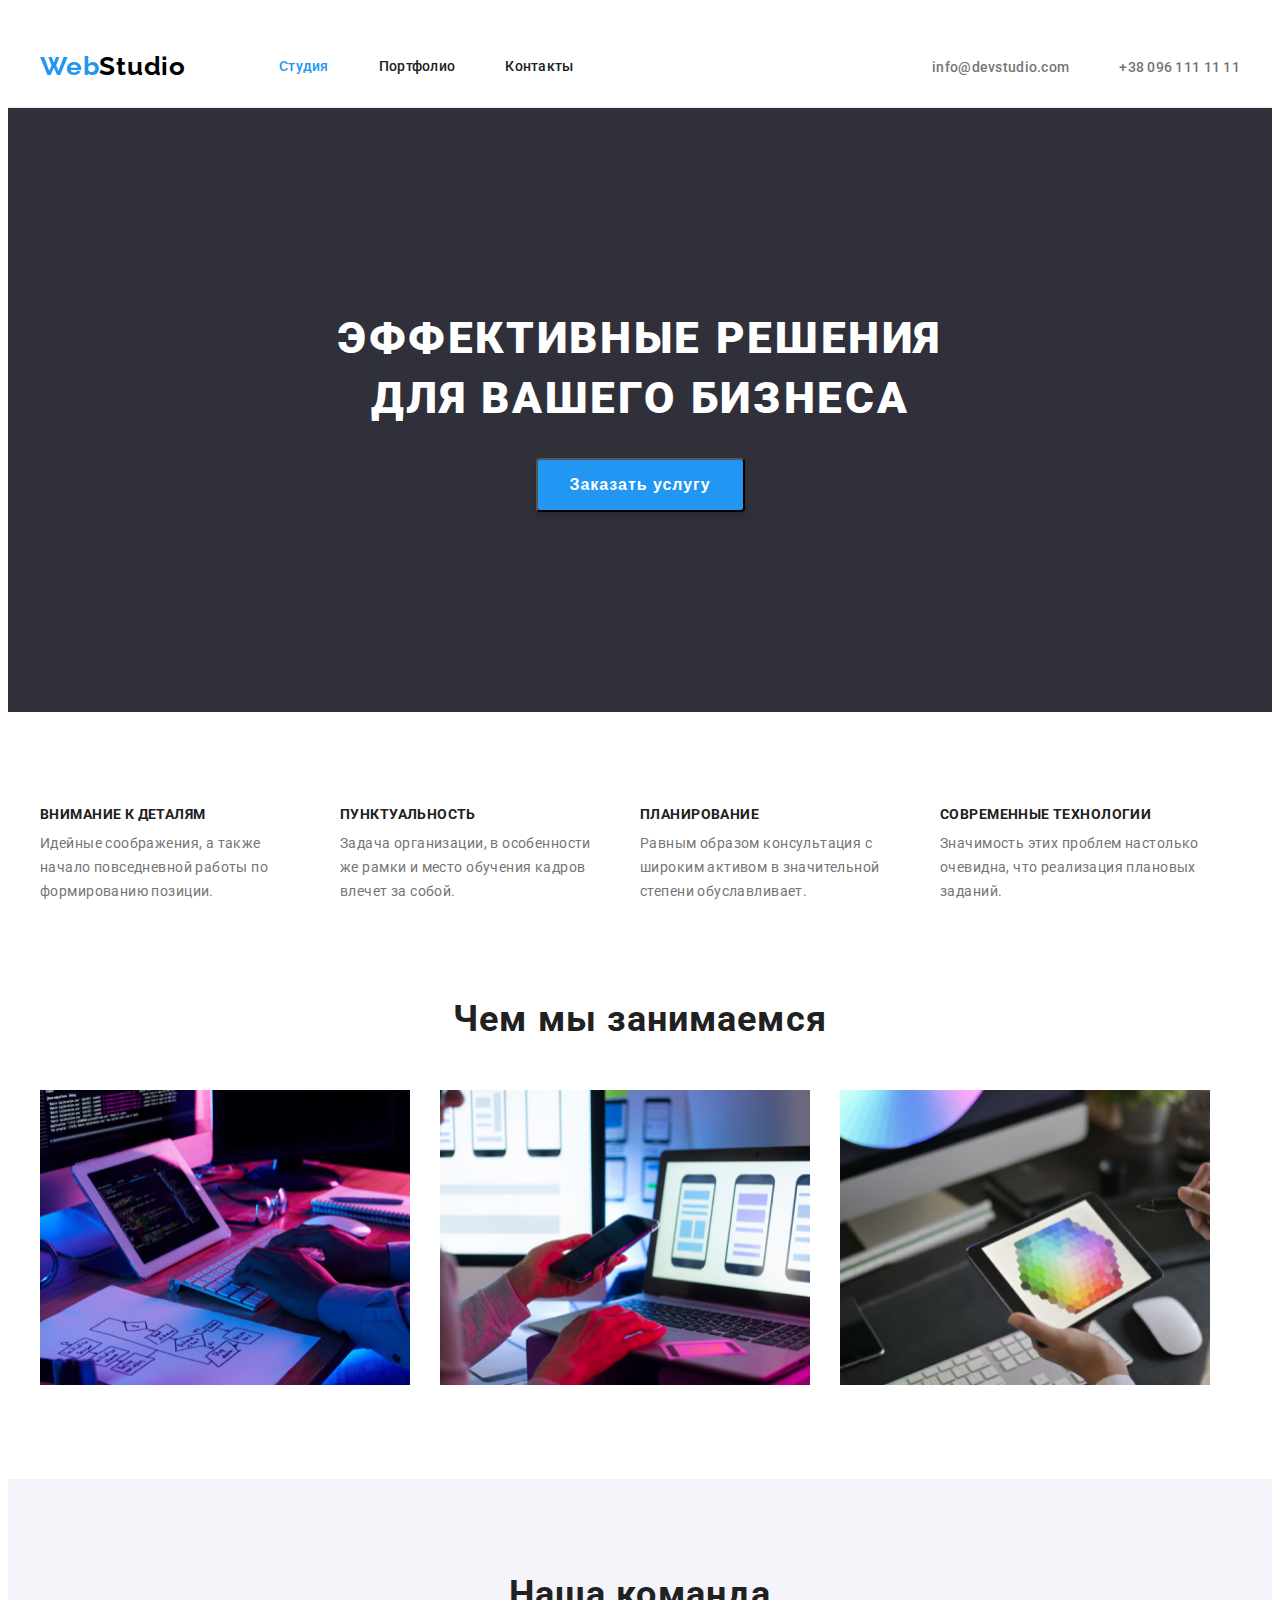
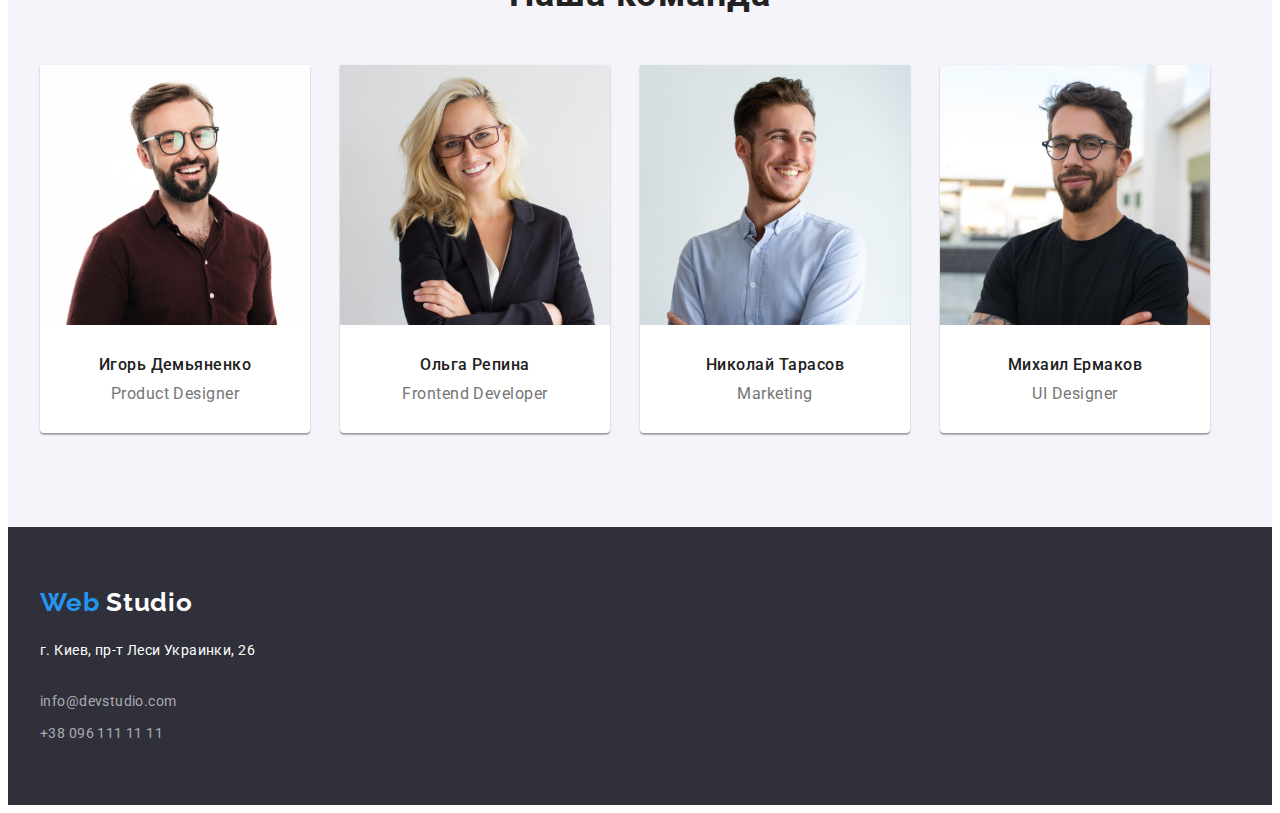
==== index.html @ ff904f19 "Add files via upload" ====
<!DOCTYPE html>
<html lang="ru">
  <head>
    <meta charset="UTF-8" />
    <meta http-equiv="X-UA-Compatible" content="IE=edge" />
    <meta name="viewport" content="width=device-width, initial-scale=1.0" />
    <title>Document</title>
    <link
      rel="stylesheet"
      href="https://cdnjs.cloudflare.com/ajax/libs/modern-normalize/1.1.0/modern-normalize.min.css"
      integrity="sha512-wpPYUAdjBVSE4KJnH1VR1HeZfpl1ub8YT/NKx4PuQ5NmX2tKuGu6U/JRp5y+Y8XG2tV+wKQpNHVUX03MfMFn9Q=="
      crossorigin="anonymous"
      referrerpolicy="no-referrer"
    />
    <link rel="preconnect" href="https://fonts.gstatic.com" />
    <link
      href="https://fonts.googleapis.com/css2?family=Raleway:wght@700&family=Roboto:wght@400;500;700;900&display=swap"
      rel="stylesheet"
    />
    <link rel="stylesheet" href="css/style.css" />
  </head>
​
  <body>
    <!-- HEADER -->
    <header class="header">
      <div class="container header-container">
        <nav class="main-nav">
          <a class="logo-header" href=" / "
            >Web<span class="logo-color">Studio</span></a
          >
          <ul class="site-nav">
            <li class="nav-item">
              <a class="link current" href="./index.html"> Студия</a>
            </li>
            <li class="nav-item">
              <a class="link" href="./portfolio.html "> Портфолио</a>
            </li>
            <li class="nav-item"><a class="link" href=" "> Контакты</a></li>
          </ul>
        </nav>
        <ul class="auth-nav">
          <li class="auth-nav-item">
            <a class="contact-link" href="mailto:info@devstudio.com">
              info@devstudio.com</a
            >
          </li>
          <li class="auth-nav-item">
            <a class="contact-link" href="tel:+380961111111"
              >+38 096 111 11 11</a
            >
          </li>
        </ul>
      </div>
    </header>
    <main>
      <!-- HERO -->
      <section class="hero section">
        <div class="container hero-container">
          <h1 class="hero-title">Эффективные решения для вашего бизнеса</h1>
          <button class="pop-up-button" type="button">Заказать услугу</button>
        </div>
      </section>
      <!-- Описание -->
      <section class="descript">
        <div class="container description-container">
          <h2 class="visually-hidden">description</h2>
          <ul class="description-item">
            <li class="description-list">
              <h3 class="description-title">Внимание к деталям</h3>
              <p class="description">
                Идейные соображения, а также начало повседневной работы по
                формированию позиции.
              </p>
            </li>
            <li class="description-list">
              <h3 class="description-title">Пунктуальность</h3>
              <p class="description">
                Задача организации, в особенности же рамки и место обучения
                кадров влечет за собой.
              </p>
            </li>
            <li class="description-list">
              <h3 class="description-title">Планирование</h3>
              <p class="description">
                Равным образом консультация с широким активом в значительной
                степени обуславливает.
              </p>
            </li>
            <li class="description-list">
              <h3 class="description-title">Современные технологии</h3>
              <p class="description">
                Значимость этих проблем настолько очевидна, что реализация
                плановых заданий.
              </p>
            </li>
          </ul>
        </div>
      </section>
      <!-- чем мы занимаемся -->
      <section class="What-we-do section">
        <div class="container what-we-do-container">
          <h2 class="what-we-do-name">Чем мы занимаемся</h2>
          <ul class="what-item">
            <li class="img-list">
              <img
                src="Images/WhatWeDo/1.jpg"
                alt="человек печатает код"
                width="370"
                height="295"
              />
            </li>
            <li class="img-list">
              <img
                src="Images/WhatWeDo/2.jpg"
                alt="девушка держит телефон"
                width="370"
                height="295"
              />
            </li>
            <li class="img-list">
              <img
                src="Images/WhatWeDo/3.jpg"
                alt="цветовая палитра на планшете"
                width="370"
                height="295"
              />
            </li>
          </ul>
        </div>
      </section>
      <!-- НАША КОМАНДА -->
      <section class="team section">
        <div class="container team-container">
          <h2 class="Team-title">Наша команда</h2>
          <ul class="team-item">
            <li class="team-item-list">
              <img
                src="Images/Team/ИгорьДемьяненко.jpg"
                alt="ИгорьДемьяненко"
                width="270"
                height="260"
              />
              <div class="team-box">
                <h3 class="Name">Игорь Демьяненко</h3>
                <p class="specialty">Product Designer</p>
              </div>
            </li>
            <li class="team-item-list">
              <img
                src="Images/Team/ОльгаРепина.jpg"
                alt="ОльгаРепина"
                width="270"
                height="260"
              />
              <div class="team-box">
                <h3 class="Name">Ольга Репина</h3>
                <p class="specialty">Frontend Developer</p>
              </div>
            </li>
            <li class="team-item-list">
              <img
                src="Images/Team/НиколайТарасов.jpg"
                alt="НиколайТарасов"
                width="270"
                height="260"
              />
              <div class="team-box">
                <h3 class="Name">Николай Тарасов</h3>
                <p class="specialty">Marketing</p>
              </div>
            </li>
            <li class="team-item-list">
              <img
                src="Images/Team/МихаилЕрмаков.jpg"
                alt="МихаилЕрмаков"
                width="270"
                height="260"
              />
              <div class="team-box">
                <h3 class="Name">Михаил Ермаков</h3>
                <p class="specialty">UI Designer</p>
              </div>
            </li>
          </ul>
        </div>
      </section>
    </main>
    <!-- Footer -->
    <footer class="footer">
      <div class="container footer-container">
        <a class="logo-footer" href=" "
          >Web <span class="logo-color-footer">Studio</span></a
        >
        <address>
          <ul class="contact-footer list">
            <li class="footer-item">
              <a
                class="map"
                href="https://goo.gl/maps/65E6jA36ebbG1yaQ8"
                target="_blank"
                rel="noopener noreferrer"
                >г. Киев, пр-т Леси Украинки, 26</a
              >
            </li>
​
            <li class="footer-item">
              <a class="mail-footer" href="mailto:info@devstudio.com">
                info@devstudio.com</a
              >
            </li>
            <li class="footer-item">
              <a class="tel-footer" href="tel:+380961111111"
                >+38 096 111 11 11</a
              >
            </li>
          </ul>
        </address>
      </div>
    </footer>
  </body>
</html>
---- css/style.css ----
.list {
  list-style: none;
}

:root {
  --primary-font: "Roboto", sans-serif;
  --secondary-font: "Raleway", sans-serif;
  --primary-font-color: #757575;
  --secondary-font-color: #212121;
  --logo-accent-color: #2196f3;
  --logo-second-color: #000000;
  --logo-footer-color: #ffffff;
  --link-hover-focus: #2196f3;
  --border-color: #ececec;
  --box-shadov: 0px 1px 3px rgba(0, 0, 0, 0.12), 0px 1px 1px rgba(0, 0, 0, 0.14),
    0px 2px 1px rgba(0, 0, 0, 0.2);
  --btn-shadow: 0px 4px 4px rgba(0, 0, 0, 0.15);
}
h1,
h2,
h3,
h4,
h5,
p {
  margin-top: 0;
  margin-bottom: 0;
}
ul,
ol {
  margin-top: 0;
  margin-bottom: 0;
  padding-left: 0;
}

a {
  text-decoration: none;
}

img {
  display: block;
}
body {
  font-family: var(--primacy-font), "Open-sans", sans-serif;
  color: var(--primary-font-color);
}
.header {
  padding-top: 24px;
  padding-bottom: 25px;
  border-bottom: 1px solid var(--border-color);
}
.header-container {
  display: flex;
  align-items: center;
}
.container {
  width: 1200px;
  margin: 0 auto;
  padding-left: 15px;
  padding-right: 15px;
}
.section {
  padding-top: 94px;
  padding-bottom: 94px;
}
.main-nav {
  display: flex;
  align-items: center;
}
.logo-header {
  font-family: var(--secondary-font);
  font-weight: 700;
  font-size: 26px;
  line-height: 1.2;
  letter-spacing: 0.03em;
  color: var(--logo-second-color);
  text-decoration: none;
  margin-right: 93px;
  margin-left: 0;
  color: #2196f3;
}
.logo-color {
  color: var(--logo-second-color);
}
.site-nav {
  list-style: none;
  display: flex;
  align-items: center;
}

.nav-item:not(:last-child) {
  margin-right: 50px;
  font-style: normal;
  font-weight: 500;
  font-size: 14px;
  line-height: 16px;
  letter-spacing: 0.02em;
  text-decoration: none;
  color: #212121;
}
.nav-item .link:hover,
.nav-item .link:focus {
  color: var(--link-hover-focus);
}
.link {
  text-decoration: none;
  color: var(--secondary-font-color);
  font-weight: 500px;
  line-height: 1.14;
}
.link.current {
  color: #2196f3;
  cursor: pointer;
  text-decoration: none;
}
.nav-item:not(:first-child) {
  font-style: normal;
  font-weight: 500;
  font-size: 14px;
  line-height: 16px;
  letter-spacing: 0.02em;
  color: #757575;
  text-decoration: none;
}

.auth-nav {
  list-style: none;
  display: flex;
  align-items: center;
  margin-left: auto;
}
.auth-nav-item:not(:first-child) {
  margin-left: 50px;
}

.auth-nav-item:hover,
.auth-nav-item:focus {
  color: var(--link-hover-focus);
}
.mail-link-current {
  color: #2196f3;
  text-decoration: none;
  font-size: 14px;
  font-weight: 500;
}
.auth-nav .nav-item + .nav-item {
  margin-left: 50px;
}
/*End-Header*/

/*------*HERO*-------*/

.hero {
  text-align: center;
  background: #2f303a;
  padding-top: 200px;
  padding-bottom: 200px;
}
.hero-container {
}

.hero-title {
  font-family: Roboto;
  font-style: normal;
  font-weight: 900;
  font-size: 44px;
  line-height: 60px;
  /* or 136% */
  text-align: center;
  letter-spacing: 0.06em;
  text-transform: uppercase;
  color: #ffffff;
  width: 696px;
  margin-right: auto;
  margin-left: auto;
  margin-bottom: 30px;
}

.pop-up-button {
  font-style: inherit;
  font-weight: bold;
  font-size: 16px;
  line-height: 30px;
  display: flex;
  align-items: center;
  text-align: center;
  letter-spacing: 0.06em;
  color: #ffffff;
  background: #2196f3;
  box-shadow: 0px 4px 4px rgba(0, 0, 0, 0.15);
  border-radius: 4px;
  cursor: pointer;
  padding: 10px 32px;
  border-color: #020202;
}

.pop-up-button {
  display: inline-block;
}

/*------* END HERO*-------*/

/*-------*description*---------*/
.descript {
  padding-top: 94px;
}
.visually-hidden {
  position: absolute;
  width: 1px;
  height: 1px;
  margin: -1px;
  border: 0;
  padding: 0;

  white-space: nowrap;
  clip: rect(0 0 0 0);
  clip-path: inset(100%);
  overflow: hidden;
}
.description-item {
  display: flex;
  list-style: none;
}
.description-list:not(:last-child) {
  margin-right: 30px;
}
.description-list {
  width: 270px;
}
.description-title {
  font-style: normal;
  font-weight: bold;
  font-size: 14px;
  line-height: 16px;
  letter-spacing: 0.03em;
  text-transform: uppercase;
  color: #212121;
}

.description {
  font-style: normal;
  font-weight: normal;
  font-size: 14px;
  line-height: 24px;
  letter-spacing: 0.03em;
  color: var(--primacy-font-color);
  line-height: 1.7;
  margin-top: 10px;
}

/*-------* End Description*---------*/

/*-------*What We Do*---------*/
.What-we-do {
  padding-bottom: 94px;
}
.what-we-do-container {
}
.what-we-do-name {
  font-style: normal;
  font-weight: bold;
  font-size: 36px;
  line-height: 42px;
  text-align: center;
  letter-spacing: 0.03em;
  font-weight: 700;
  color: var(--secondary-font-color);
  font-size: 36px;
  line-height: 1.17;
  text-align: center;
}
.what-item {
  display: flex;
  list-style: none;
  margin-top: 50px;
}
.img-list:not(:last-child) {
  margin-right: 30px;
}

/*-------*End What We Do*---------*/

/*-------*Team*---------*/

.team {
  background: #f5f4fa;
}

.Team-title {
  font-style: normal;
  font-weight: 700;
  font-size: 36px;
  line-height: 1.17;
  text-align: center;
  letter-spacing: 0.03em;
  color: var(--secondary-font-color);
}
.team-item {
  display: flex;
  list-style: none;
  margin-top: 50px;
}
.team-item-list:not(:last-child) {
  margin-right: 30px;
}
.team-item-list {
  background: #ffffff;
  box-shadow: 0px 1px 3px rgba(0, 0, 0, 0.12), 0px 1px 1px rgba(0, 0, 0, 0.14),
    0px 2px 1px rgba(0, 0, 0, 0.2);
  border-radius: 0px 0px 4px 4px;
}
.team-box {
  text-align: center;
  padding-top: 30px;
  padding-bottom: 30px;
}
.Name {
  font-style: normal;
  font-weight: 500;
  font-size: 16px;
  line-height: 19px;
  /* text-align: center;*/
  letter-spacing: 0.03em;
  color: #212121;
}

.specialty {
  font-size: 16px;
  line-height: 19px;
  /* text-align: center;*/
  letter-spacing: 0.03em;
  color: #757575;
  margin-top: 10px;
}

/*-------*End team*---------*/

/*-------*Footer*---------*/

.footer {
  background: #2f303a;
  padding: 60px 0;
}

.footer-item:not(:last-child) {
  margin-bottom: 8px;
}
.map {
  font-style: normal;
  font-weight: normal;
  font-size: 14px;
  line-height: 24px;
  letter-spacing: 0.03em;
  color: #ffffff;
  text-decoration: none;
  /*color: #FFFFFF;*/
}

.mail-footer,
.tel-footer {
  font-style: normal;
  font-weight: normal;
  font-size: 14px;
  line-height: 24px;
  text-decoration: none;
  letter-spacing: 0.03em;
  color: rgba(255, 255, 255, 0.6);
}

.mail-footer:hover,
.mail-footer:focus {
  color: var (--link-hover-focus);
}

.logo-footer {
  font-family: Raleway;
  font-weight: bold;
  font-size: 26px;
  line-height: 31px;
  text-decoration: none;
  letter-spacing: 0.03em;
  color: #2196f3;
}

.logo-color-footer {
  color: #ffffff;
}

/*-------*End Footer*---------*/

/*portfolio*/

/*HEADER*/

body {
  font-family: var(--primary-font), "Open Sans", sans-serif;
  color: var(--primary-font-color);
  font-weight: 400;
  font-size: 16px;
}
.header {
}
.main-nav {
  font-size: 14px;
}
.header-logo {
  font-family: var(--secondar-font);
  font-weight: 700;
  font-size: 26px;
  line-height: 1.2;
  letter-spacing: 0.03em;
  color: var(--logo-second-color);
  text-decoration: none;
}

.site-nav {
  list-style: none;
}

.menu-link {
  font-style: normal;
  font-weight: 500;
  font-size: 14px;
  line-height: 16px;
  letter-spacing: 0.02em;
  text-decoration: none;
  color: #212121;
}

.menu-link:hover,
.menu-link:focus {
  color: #2196f3;
}

.menu-link.current {
  color: #2196f3;
  cursor: pointer;
  text-decoration: none;
}

.contact-link {
  font-style: normal;
  font-weight: 500;
  font-size: 14px;
  line-height: 16px;
  letter-spacing: 0.02em;
  color: #757575;
  text-decoration: none;
}

.tel-link:hover,
.tel-link:focus {
  color: #2196f3;
}

.contacts-mail:hover,
.contacts-mail:focus {
  color: #2196f3;
}

.contacts-tel:hover,
.contacts-tel:focus {
  color: #2196f3;
}
body {
  
}
/*End-Header*/

/*FILTER*/
.section-hero {
  padding-top: 94px;
  padding-bottom: 94px;
}
.filtr-menu-list {
  list-style: none;
  display: flex;
  justify-content: center;
  margin-bottom: 50px;
}

.filtr-item:not(:last-child) {
  margin-right: 8px;
}

.btn {
  font-family: var(--primary-font);
  font-weight: 500;
  font-size: 16px;
  line-height: 1.63;
  display: flex;
  align-items: center;
  text-align: center;
  letter-spacing: 0.06em;
  background-color: #f5f4fa;
  color: #212121;
  background: #2196f3;
  box-shadow: 0px 4px 4px rgba(0, 0, 0, 0.15);
  border-radius: 4px;
  cursor: pointer;
  padding: 6px 22px;
  border-color: #2196f3;
}

.pop-up-btn {
  font-family: inherit;
  font-size: 16px;
  background-color: #f5f4fa;
  color: #212121;
  font-weight: 500;
  line-height: 1.63;
  cursor: pointer;
  padding: 6px 22px;
  border-radius: 4px;
  border-color: transparent;
}

.pop-up-btn:hover,
.pop-up-btn:focus {
  color: #ffffff;
  background-color: #2196f3;
}

/*END FILTER*/

/*PORTFOLIO*/

.portfolio-item {
  margin-top: 30px;
  margin-left: 30px;
  /* margin: 15px ; */
  flex-basis: calc(100% / 3 - 30px);
}
.portfolio-project {
  /* margin: -15px; */
  display: flex;
  flex-wrap: wrap;
  list-style: none;
  margin-left: -30px;
  margin-top: -30px;
}

.project-box {
  padding: 20px 24px;
  border: 1px solid #eeeeee;
  border-top: none;
}
.project-name {
  font-style: normal;
  font-weight: bold;
  font-size: 18px;
  line-height: 36px;
  letter-spacing: 0.06em;
  color: #212121;
}

.project-item {
  color: var(--primary-font-color);
  margin-top: 4px;
}

/*END PORTFOLIO*/

/*FOOTER*/

.logo-footer {
  font-family: Raleway;
  font-weight: bold;
  font-size: 26px;
  line-height: 31px;
  text-decoration: none;
  letter-spacing: 0.03em;
  color: #2196f3;
  display: block;
  margin-bottom: 20px;
}

.logo-color-footer {
  color: #ffffff;
}

.mail-footer,
.tel-footer {
  font-style: normal;
  font-weight: normal;
  font-size: 14px;
  line-height: 24px;
  text-decoration: none;
  letter-spacing: 0.03em;
  color: rgba(255, 255, 255, 0.6);
}

/*END FOOTER*/
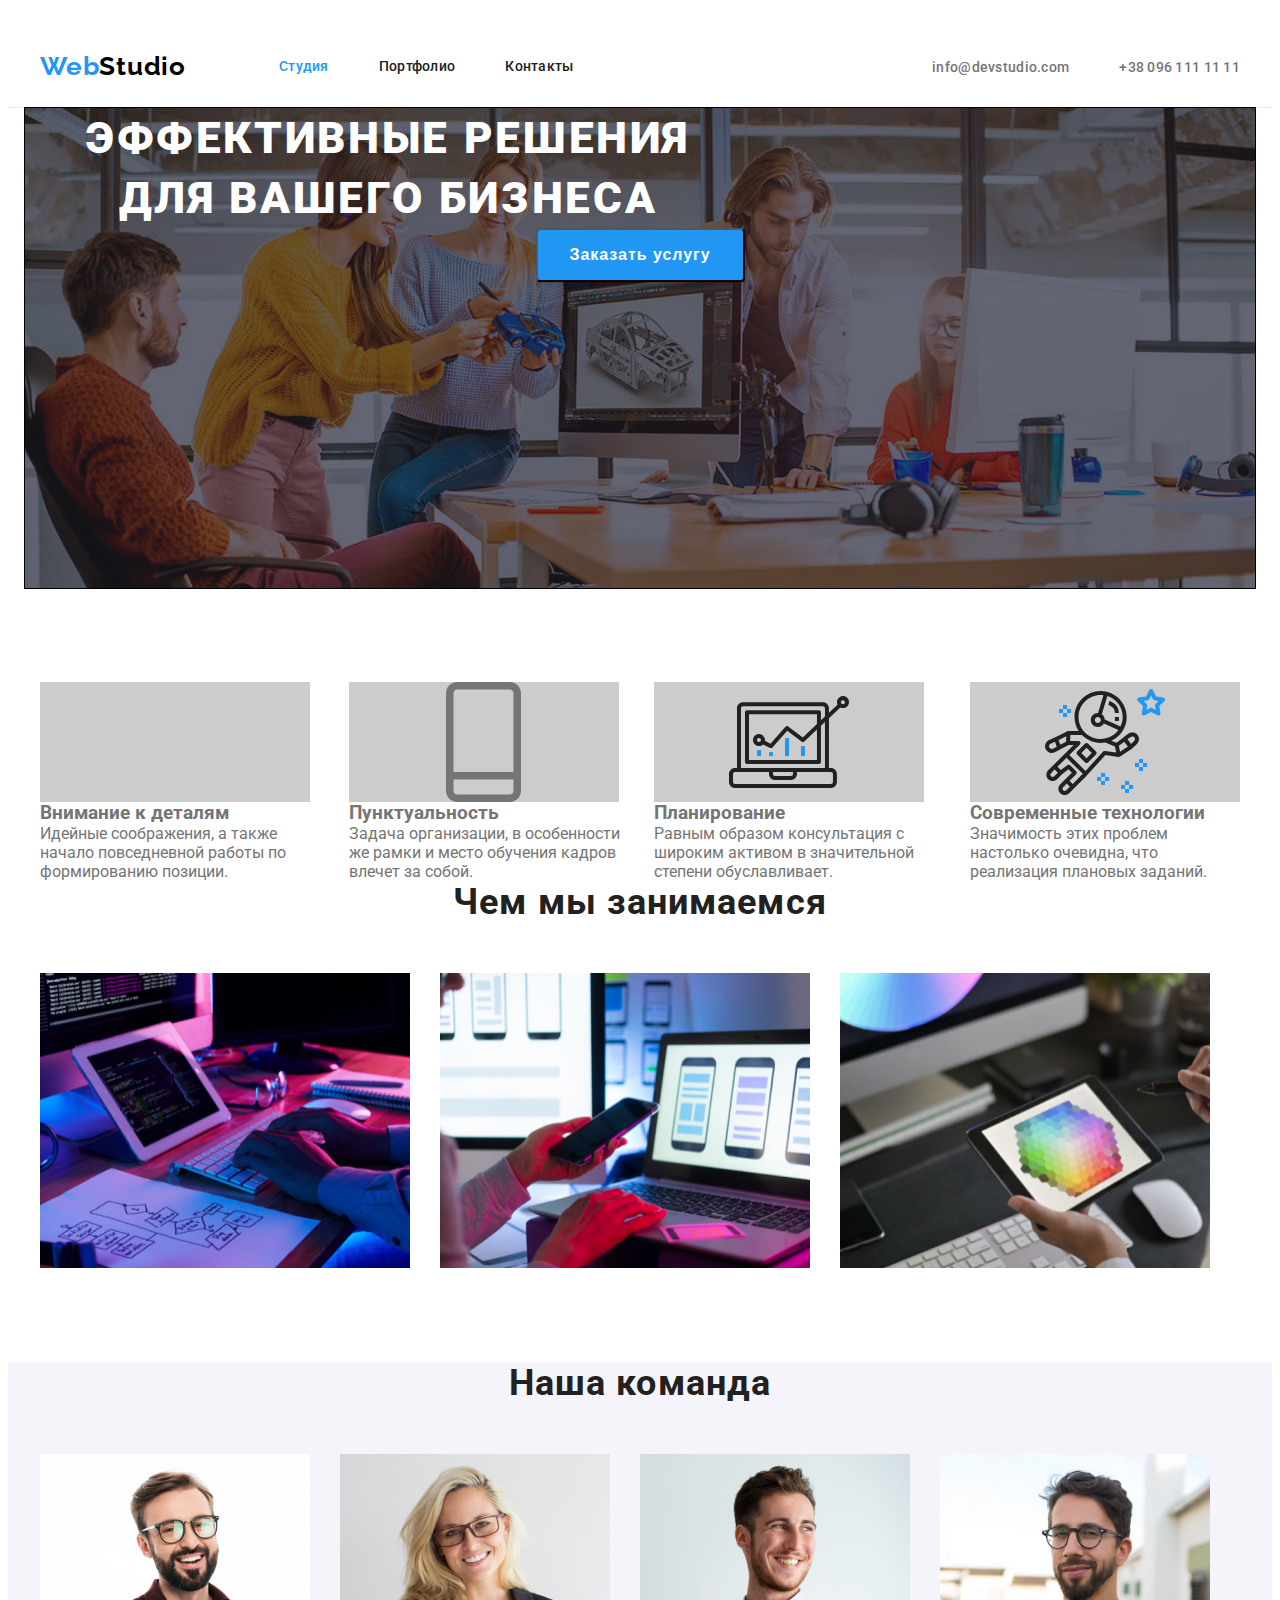
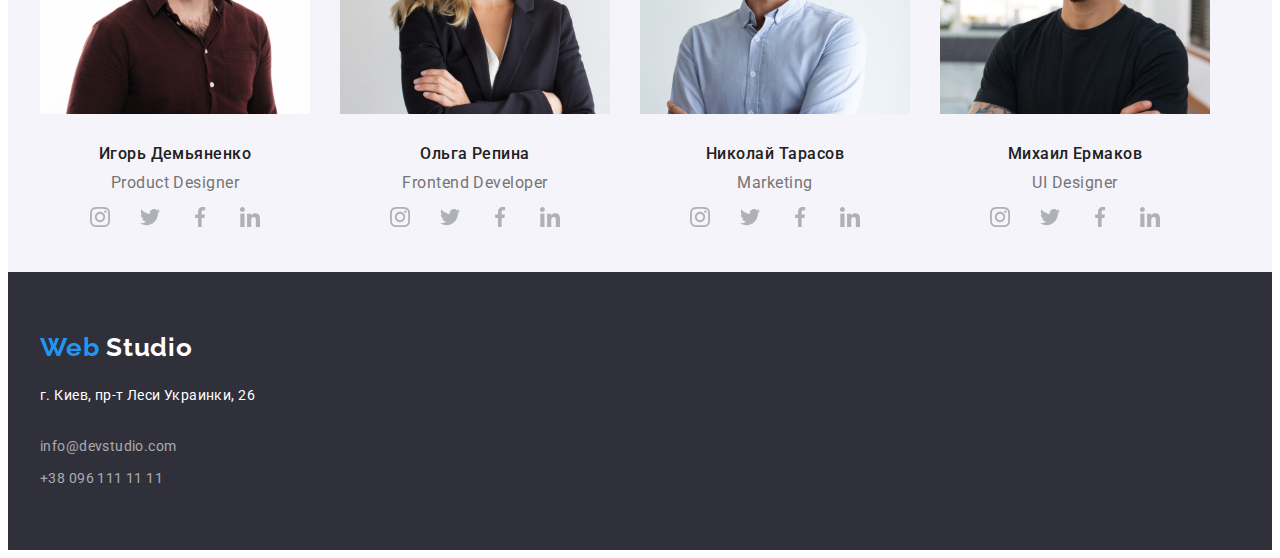
==== commit c21f869e: "Add files via upload" ====
--- a/index.html
+++ b/index.html
@@ -55,7 +55,7 @@
     <main>
       <!-- HERO -->
       <section class="hero section">
-        <div class="container hero-container">
+        <div class="container hero-overlay">
           <h1 class="hero-title">Эффективные решения для вашего бизнеса</h1>
           <button class="pop-up-button" type="button">Заказать услугу</button>
         </div>
@@ -64,29 +64,29 @@
       <section class="descript">
         <div class="container description-container">
           <h2 class="visually-hidden">description</h2>
-          <ul class="description-item">
-            <li class="description-list">
+          <ul class="description-list">
+            <li class="description-item icon-antenna">
               <h3 class="description-title">Внимание к деталям</h3>
               <p class="description">
                 Идейные соображения, а также начало повседневной работы по
                 формированию позиции.
               </p>
             </li>
-            <li class="description-list">
+            <li class="description-item icon-clock">
               <h3 class="description-title">Пунктуальность</h3>
               <p class="description">
                 Задача организации, в особенности же рамки и место обучения
                 кадров влечет за собой.
               </p>
             </li>
-            <li class="description-list">
+            <li class="description-item icon-diagram">
               <h3 class="description-title">Планирование</h3>
               <p class="description">
                 Равным образом консультация с широким активом в значительной
                 степени обуславливает.
               </p>
             </li>
-            <li class="description-list">
+            <li class="description-item icon-astronaut">
               <h3 class="description-title">Современные технологии</h3>
               <p class="description">
                 Значимость этих проблем настолько очевидна, что реализация
@@ -132,20 +132,62 @@
       <section class="team section">
         <div class="container team-container">
           <h2 class="Team-title">Наша команда</h2>
-          <ul class="team-item">
-            <li class="team-item-list">
+          <ul class="team-list">
+            <li class="team-item">
               <img
                 src="Images/Team/ИгорьДемьяненко.jpg"
                 alt="ИгорьДемьяненко"
                 width="270"
                 height="260"
-              />
-              <div class="team-box">
+                />
+                <div class="team-box">
                 <h3 class="Name">Игорь Демьяненко</h3>
                 <p class="specialty">Product Designer</p>
+                <ul class="team-list-icon" >
+                  <li class="team-list-icon-item_hover">
+                <a class="team-list-icon-item-link-instagram" href="#">
+                  <svg class="icon-instagram" width="20px" 
+                   height="20px">
+                     <use
+                        href="./images/icons/sprite.svg#icon-instagram">
+                      </use>
+                 </svg>
+                </a>
+              </li>
+              <li class="team-list-icon-item">
+                <a class="team-list-icon-item-link-twitter" href="#">
+                  <svg class="icon-twitter width="20px" 
+                  height="20px"">
+                     <use
+                        href="./images/icons/sprite.svg#icon-twitter">
+                      </use>
+                 </svg>
+                </a>
+              </li>
+              <li class="team-list-icon-item">
+                <a class="team-list-icon-item-link-facebook" href="#">
+                  <svg class="icon-facebook" width="20px" 
+                   height="20px">
+                     <use
+                        href="./images/icons/sprite.svg#icon-facebook">
+                      </use>
+                 </svg>
+                </a>
+              </li>
+              <li class="team-list-icon-item">
+                <a class="team-list-icon-item-link-linkedin" href="#">
+                  <svg class="icon-linkedin" width="20px" 
+                  height="20px">
+                     <use
+                        href="./images/icons/sprite.svg#icon-linkedin">
+                      </use>
+                 </svg>
+                </a>
+              </li>
+              </ul>
               </div>
             </li>
-            <li class="team-item-list">
+            <li class="team-item">
               <img
                 src="Images/Team/ОльгаРепина.jpg"
                 alt="ОльгаРепина"
@@ -155,9 +197,51 @@
               <div class="team-box">
                 <h3 class="Name">Ольга Репина</h3>
                 <p class="specialty">Frontend Developer</p>
+                <ul class="team-list-icon" >
+                  <li class="team-list-icon-item">
+                <a class="team-list-icon-item-link-instagram" href="#">
+                  <svg class="icon-instagram" width="20px" 
+                   height="20px">
+                     <use
+                        href="./images/icons/sprite.svg#icon-instagram">
+                      </use>
+                 </svg>
+                </a>
+              </li>
+              <li class="team-list-icon-item">
+                <a class="team-list-icon-item-link-twitter" href="#">
+                  <svg class="icon-twitter width="20px" 
+                  height="20px"">
+                     <use
+                        href="./images/icons/sprite.svg#icon-twitter">
+                      </use>
+                 </svg>
+                </a>
+              </li>
+              <li class="team-list-icon-item">
+                <a class="team-list-icon-item-link-facebook" href="#">
+                  <svg class="icon-facebook" width="20px" 
+                   height="20px">
+                     <use
+                        href="./images/icons/sprite.svg#icon-facebook">
+                      </use>
+                 </svg>
+                </a>
+              </li>
+              <li class="team-list-icon-item">
+                <a class="team-list-icon-item-link-linkedin" href="#">
+                  <svg class="icon-linkedin" width="20px" 
+                  height="20px">
+                     <use
+                        href="./images/icons/sprite.svg#icon-linkedin">
+                      </use>
+                 </svg>
+                </a>
+              </li>
+              </ul>
               </div>
             </li>
-            <li class="team-item-list">
+            <li class="team-item">
               <img
                 src="Images/Team/НиколайТарасов.jpg"
                 alt="НиколайТарасов"
@@ -167,9 +251,51 @@
               <div class="team-box">
                 <h3 class="Name">Николай Тарасов</h3>
                 <p class="specialty">Marketing</p>
+                <ul class="team-list-icon" >
+                  <li class="team-list-icon-item">
+                <a class="team-list-icon-item-link-instagram" href="#">
+                  <svg class="icon-instagram" width="20px" 
+                   height="20px">
+                     <use
+                        href="./images/icons/sprite.svg#icon-instagram">
+                      </use>
+                 </svg>
+                </a>
+              </li>
+              <li class="team-list-icon-item">
+                <a class="team-list-icon-item-link-twitter" href="#">
+                  <svg class="icon-twitter width="20px" 
+                  height="20px"">
+                     <use
+                        href="./images/icons/sprite.svg#icon-twitter">
+                      </use>
+                 </svg>
+                </a>
+              </li>
+              <li class="team-list-icon-item">
+                <a class="team-list-icon-item-link-facebook" href="#">
+                  <svg class="icon-facebook" width="20px" 
+                   height="20px">
+                     <use
+                        href="./images/icons/sprite.svg#icon-facebook">
+                      </use>
+                 </svg>
+                </a>
+              </li>
+              <li class="team-list-icon-item">
+                <a class="team-list-icon-item-link-linkedin" href="#">
+                  <svg class="icon-linkedin" width="20px" 
+                  height="20px">
+                     <use
+                        href="./images/icons/sprite.svg#icon-linkedin">
+                      </use>
+                 </svg>
+                </a>
+              </li>
+              </ul>
               </div>
             </li>
-            <li class="team-item-list">
+            <li class="team-item">
               <img
                 src="Images/Team/МихаилЕрмаков.jpg"
                 alt="МихаилЕрмаков"
@@ -179,12 +305,55 @@
               <div class="team-box">
                 <h3 class="Name">Михаил Ермаков</h3>
                 <p class="specialty">UI Designer</p>
+                <ul class="team-list-icon" >
+                  <li class="team-list-icon-item">
+                <a class="team-list-icon-item-link-instagram" href="#">
+                  <svg class="icon-instagram" width="20px" 
+                   height="20px">
+                     <use
+                        href="./images/icons/sprite.svg#icon-instagram">
+                      </use>
+                 </svg>
+                </a>
+              </li>
+              <li class="team-list-icon-item">
+                <a class="team-list-icon-item-link-twitter" href="#">
+                  <svg class="icon-twitter width="20px" 
+                  height="20px"">
+                     <use
+                        href="./images/icons/sprite.svg#icon-twitter">
+                      </use>
+                 </svg>
+                </a>
+              </li>
+              <li class="team-list-icon-item">
+                <a class="team-list-icon-item-link-facebook" href="#">
+                  <svg class="icon-facebook" width="20px" 
+                   height="20px">
+                     <use
+                        href="./images/icons/sprite.svg#icon-facebook">
+                      </use>
+                 </svg>
+                </a>
+              </li>
+              <li class="team-list-icon-item">
+                <a class="team-list-icon-item-link-linkedin" href="#">
+                  <svg class="icon-linkedin" width="20px" 
+                  height="20px">
+                     <use
+                        href="./images/icons/sprite.svg#icon-linkedin">
+                      </use>
+                 </svg>
+                </a>
+              </li>
+              </ul>
               </div>
             </li>
           </ul>
         </div>
       </section>
     </main>
+          
     <!-- Footer -->
     <footer class="footer">
       <div class="container footer-container">
--- a/css/style.css
+++ b/css/style.css
@@ -59,8 +59,8 @@
   padding-right: 15px;
 }
 .section {
-  padding-top: 94px;
-  padding-bottom: 94px;
+  /* padding-top: 94px;
+  padding-bottom: 94px; */
 }
 .main-nav {
   display: flex;
@@ -151,11 +151,22 @@
 
 .hero {
   text-align: center;
-  background: #2f303a;
-  padding-top: 200px;
-  padding-bottom: 200px;
-}
-.hero-container {
+  /* background: #2f303a; */
+  /* padding-top: 200px;
+  padding-bottom: 200px; */
+}
+.hero-overlay {
+   max-width: 1600px;
+  height: 480px;
+  margin-left: auto;
+  margin-right: auto; 
+  background-image: linear-gradient(rgba(47, 48, 58, 0.4),rgba(47, 48, 58, 0.4)),
+  url("../Images/overlay/overlayfone.jpg");
+  outline: 1px solid black;
+  background-size: contain;
+  background-repeat: no-repeat;
+  background-position: center;
+  background-size: cover ;
 }
 
 .hero-title {
@@ -165,14 +176,17 @@
   font-size: 44px;
   line-height: 60px;
   /* or 136% */
-  text-align: center;
+  /* text-align: center; */
   letter-spacing: 0.06em;
   text-transform: uppercase;
   color: #ffffff;
-  width: 696px;
-  margin-right: auto;
-  margin-left: auto;
-  margin-bottom: 30px;
+   width: 696px;
+  /* height: 120px;
+  left: 452px;
+  top: 280px; 
+   */
+  
+   
 }
 
 .pop-up-button {
@@ -216,17 +230,43 @@
   clip-path: inset(100%);
   overflow: hidden;
 }
-.description-item {
-  display: flex;
-  list-style: none;
-}
-.description-list:not(:last-child) {
+.description-list{
+  display: flex;
+  list-style: none;
+  padding: 0;
+}
+.description-item:not(:last-child) {
   margin-right: 30px;
 }
-.description-list {
+.description-item::before {
+  display: block;
+  content: "";
+  height: 120px;
+  background-size: contain;
+  background-repeat: no-repeat;
+  background-position: center;
+  background-color: #ccc;
   width: 270px;
 }
-.description-title {
+.icon-antenna::before{
+  background-image: url("../Images/svg/antenna\ 1.svg");
+}
+.icon-clock::before{
+background-image: url("../Images/svg/Vector.svg");
+}
+.icon-diagram::before{
+background-image: url("../Images/svg/diagram\ 1.svg");
+}
+.icon-astronaut::before{
+background-image: url("../Images/svg/astronaut\ 1.svg");
+}
+.description-item > .description-title{
+  margin-top: 0;
+}
+.description-item > .description{
+  margin-top: 0;
+}
+/* .description-title {
   font-style: normal;
   font-weight: bold;
   font-size: 14px;
@@ -234,9 +274,9 @@
   letter-spacing: 0.03em;
   text-transform: uppercase;
   color: #212121;
-}
-
-.description {
+} */
+
+/* .description {
   font-style: normal;
   font-weight: normal;
   font-size: 14px;
@@ -245,7 +285,7 @@
   color: var(--primacy-font-color);
   line-height: 1.7;
   margin-top: 10px;
-}
+} */
 
 /*-------* End Description*---------*/
 
@@ -294,20 +334,31 @@
   letter-spacing: 0.03em;
   color: var(--secondary-font-color);
 }
-.team-item {
+.team-list {
   display: flex;
   list-style: none;
   margin-top: 50px;
 }
-.team-item-list:not(:last-child) {
+.description-item::before {
+  display: block;
+  content: "";
+  height: 120px;
+  background-size: contain;
+  background-repeat: no-repeat;
+  background-position: center;
+  background-color: #ccc;
+  width: 270px;
+}
+.team-item:not(:last-child) {
   margin-right: 30px;
 }
-.team-item-list {
+.team-item::after {
   background: #ffffff;
   box-shadow: 0px 1px 3px rgba(0, 0, 0, 0.12), 0px 1px 1px rgba(0, 0, 0, 0.14),
     0px 2px 1px rgba(0, 0, 0, 0.2);
   border-radius: 0px 0px 4px 4px;
 }
+
 .team-box {
   text-align: center;
   padding-top: 30px;
@@ -330,6 +381,71 @@
   letter-spacing: 0.03em;
   color: #757575;
   margin-top: 10px;
+}
+.team-list-icon{
+  height: 50px;
+  width: 50px;
+  justify-content: center;
+  list-style: none;
+  display: inline-flex;
+  align-items: center;
+  content: "";
+  background-size: contain;
+  background-position: center;
+  background-repeat: no-repeat;
+  
+}
+.team-list-icon-item_hover:hover{
+  background-color: #2196F3;;
+
+}
+.team-list-icon-item-link-instagram{
+background-image: url("../Images/svg/instagram\ 2.svg");
+height: 50px;
+  width: 50px;
+  display: inline-block;
+display:block;
+  content: "";
+  background-size: 20px;
+  background-position: center;
+  background-repeat: no-repeat;
+}
+.team-list-icon-item-link-twitter{
+background-image: url("../Images/svg/twitter\ 1.svg");
+height: 50px;
+  width: 50px;
+  display: inline-block;
+display:block;
+  content: "";
+  background-size: 20px;
+  background-position: center;
+  background-repeat: no-repeat;
+
+}
+.team-list-icon-item-link-facebook{
+background-image: url("../Images/svg/facebook\ 1.svg");
+height: 50px;
+  width: 50px;
+  display: inline-block;
+display:block;
+
+  content: "";
+  background-size: 20px;
+  background-position: center;
+  background-repeat: no-repeat;
+}
+.team-list-icon-item-link-linkedin{
+background-image: url("../Images/svg/linkedin\ 1.svg");
+height: 50px;
+  width: 50px;
+  display: inline-block;
+  
+display:block;
+  content: "";
+  background-size: 20px;
+  background-position: center;
+  background-repeat: no-repeat;
+
 }
 
 /*-------*End team*---------*/
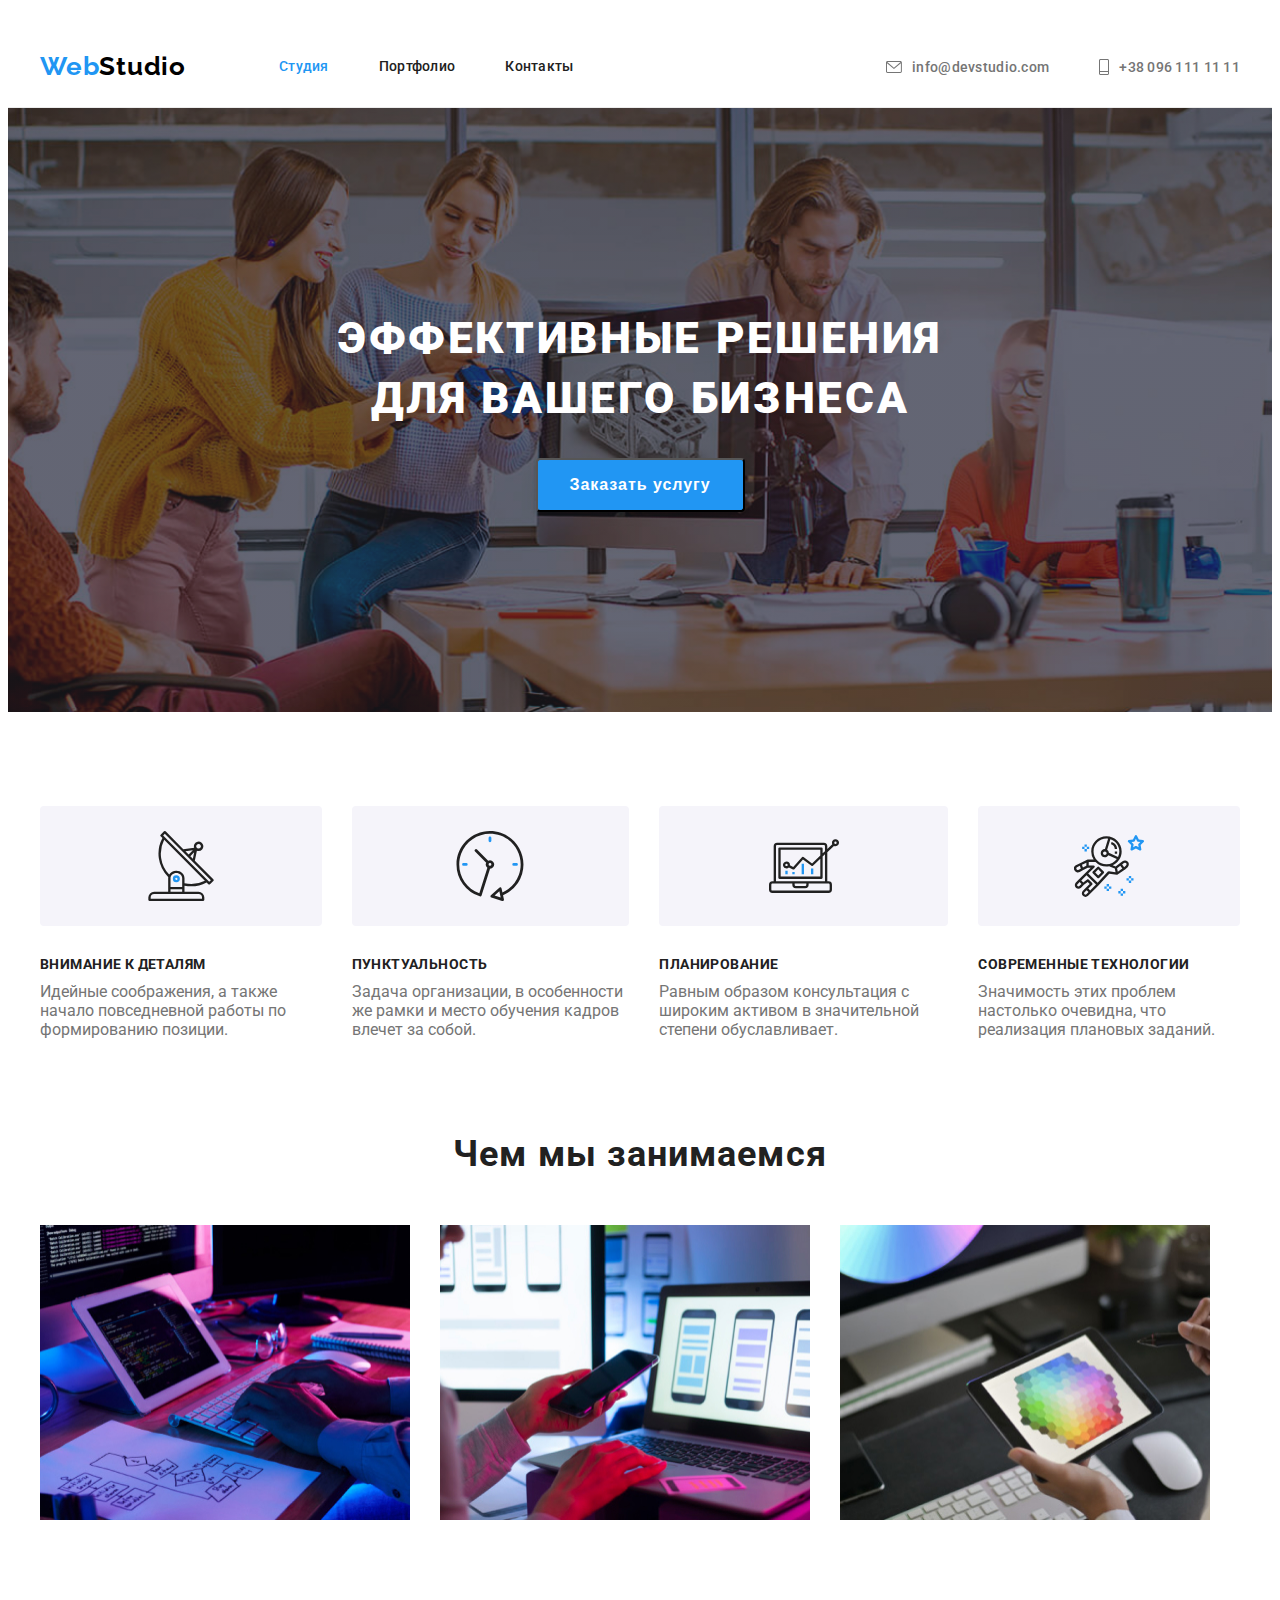
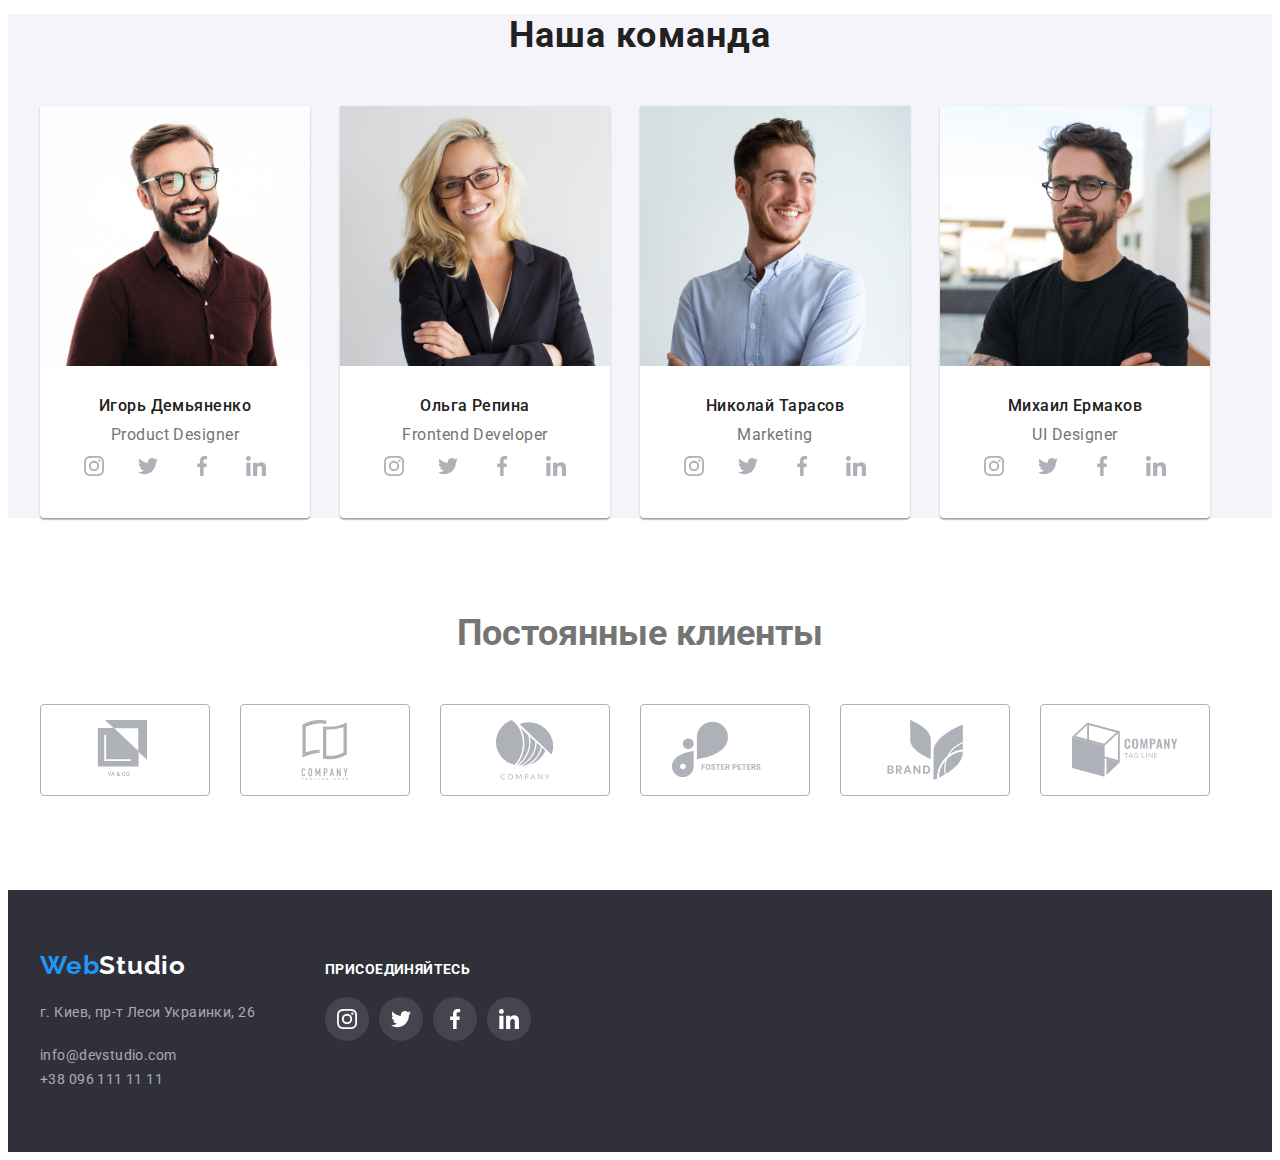
==== commit 9abc6992: "Add files via upload" ====
--- a/index.html
+++ b/index.html
@@ -41,12 +41,19 @@
         <ul class="auth-nav">
           <li class="auth-nav-item">
             <a class="contact-link" href="mailto:info@devstudio.com">
+              <svg class="auth-nav-icon" width="16"height="12">
+                <use href="./Images/icons/sprite.svg#icon-envelope"></use>
+              </svg>
               info@devstudio.com</a
             >
           </li>
           <li class="auth-nav-item">
             <a class="contact-link" href="tel:+380961111111"
-              >+38 096 111 11 11</a
+              >
+              <svg class="auth-nav-icon" width="10"height="16">
+                <use href="./Images/icons/sprite.svg#icon-cell"></use>
+              </svg>
+              +38 096 111 11 11</a
             >
           </li>
         </ul>
@@ -54,8 +61,8 @@
     </header>
     <main>
       <!-- HERO -->
-      <section class="hero section">
-        <div class="container hero-overlay">
+      <section class="hero ">
+        <div class="container ">
           <h1 class="hero-title">Эффективные решения для вашего бизнеса</h1>
           <button class="pop-up-button" type="button">Заказать услугу</button>
         </div>
@@ -66,6 +73,13 @@
           <h2 class="visually-hidden">description</h2>
           <ul class="description-list">
             <li class="description-item icon-antenna">
+              <div class="discription-thumb">
+                <svg width="70" height="70">
+                  <use href="./Images/icons/sprite.svg#icon-antenna"></use>
+                </svg>
+
+
+              </div>
               <h3 class="description-title">Внимание к деталям</h3>
               <p class="description">
                 Идейные соображения, а также начало повседневной работы по
@@ -73,6 +87,12 @@
               </p>
             </li>
             <li class="description-item icon-clock">
+              <div class="discription-thumb">
+                <svg width="70" height="70">
+                  <use href="./Images/icons/sprite.svg#icon-clock"></use>
+                </svg>
+
+              </div>
               <h3 class="description-title">Пунктуальность</h3>
               <p class="description">
                 Задача организации, в особенности же рамки и место обучения
@@ -80,6 +100,11 @@
               </p>
             </li>
             <li class="description-item icon-diagram">
+              <div class="discription-thumb">
+                <svg width="70" height="70">
+                  <use href="./Images/icons/sprite.svg#icon-diagram"></use>
+                </svg>
+              </div>
               <h3 class="description-title">Планирование</h3>
               <p class="description">
                 Равным образом консультация с широким активом в значительной
@@ -87,6 +112,11 @@
               </p>
             </li>
             <li class="description-item icon-astronaut">
+              <div class="discription-thumb">
+                <svg width="70" height="70">
+                  <use href="./Images/icons/sprite.svg#icon-astronaut"></use>
+                </svg>
+              </div>
               <h3 class="description-title">Современные технологии</h3>
               <p class="description">
                 Значимость этих проблем настолько очевидна, что реализация
@@ -144,42 +174,40 @@
                 <h3 class="Name">Игорь Демьяненко</h3>
                 <p class="specialty">Product Designer</p>
                 <ul class="team-list-icon" >
-                  <li class="team-list-icon-item_hover">
-                <a class="team-list-icon-item-link-instagram" href="#">
-                  <svg class="icon-instagram" width="20px" 
+                  <li class="team-list-icon-item">
+                <a class="team-list-icon-item-link" href="#">
+                  <svg class="team-icon" width="20" height="20"  >
+                     <use
+                        href="./Images/icons/sprite.svg#icon-instagram">
+                      </use>
+                 </svg>
+                </a>
+              </li>
+              <li class="team-list-icon-item">
+                <a class="team-list-icon-item-link" href="#">
+                  <svg class="team-icon" width="20" height="20">
+                     <use
+                        href="./Images/icons/sprite.svg#icon-twitter">
+                      </use>
+                 </svg>
+                </a>
+              </li>
+              <li class="team-list-icon-item">
+                <a class="team-list-icon-item-link" href="#">
+                  <svg class="team-icon" width="20px" 
                    height="20px">
                      <use
-                        href="./images/icons/sprite.svg#icon-instagram">
-                      </use>
-                 </svg>
-                </a>
-              </li>
-              <li class="team-list-icon-item">
-                <a class="team-list-icon-item-link-twitter" href="#">
-                  <svg class="icon-twitter width="20px" 
-                  height="20px"">
-                     <use
-                        href="./images/icons/sprite.svg#icon-twitter">
-                      </use>
-                 </svg>
-                </a>
-              </li>
-              <li class="team-list-icon-item">
-                <a class="team-list-icon-item-link-facebook" href="#">
-                  <svg class="icon-facebook" width="20px" 
-                   height="20px">
-                     <use
-                        href="./images/icons/sprite.svg#icon-facebook">
-                      </use>
-                 </svg>
-                </a>
-              </li>
-              <li class="team-list-icon-item">
-                <a class="team-list-icon-item-link-linkedin" href="#">
-                  <svg class="icon-linkedin" width="20px" 
+                        href="./Images/icons/sprite.svg#icon-facebook">
+                      </use>
+                 </svg>
+                </a>
+              </li>
+              <li class="team-list-icon-item">
+                <a class="team-list-icon-item-link" href="#">
+                  <svg class="team-icon" width="20px" 
                   height="20px">
                      <use
-                        href="./images/icons/sprite.svg#icon-linkedin">
+                        href="./Images/icons/sprite.svg#icon-linkedin">
                       </use>
                  </svg>
                 </a>
@@ -199,41 +227,39 @@
                 <p class="specialty">Frontend Developer</p>
                 <ul class="team-list-icon" >
                   <li class="team-list-icon-item">
-                <a class="team-list-icon-item-link-instagram" href="#">
-                  <svg class="icon-instagram" width="20px" 
+                <a class="team-list-icon-item-link" href="#">
+                  <svg class="team-icon" width="20" height="20">
+                     <use
+                        href="./Images/icons/sprite.svg#icon-instagram">
+                      </use>
+                 </svg>
+                </a>
+              </li>
+              <li class="team-list-icon-item">
+                <a class="team-list-icon-item-link" href="#">
+                  <svg class="team-icon" width="20" height="20">
+                     <use
+                        href="./Images/icons/sprite.svg#icon-twitter">
+                      </use>
+                 </svg>
+                </a>
+              </li>
+              <li class="team-list-icon-item">
+                <a class="team-list-icon-item-link" href="#">
+                  <svg class="team-icon" width="20px" 
                    height="20px">
                      <use
-                        href="./images/icons/sprite.svg#icon-instagram">
-                      </use>
-                 </svg>
-                </a>
-              </li>
-              <li class="team-list-icon-item">
-                <a class="team-list-icon-item-link-twitter" href="#">
-                  <svg class="icon-twitter width="20px" 
-                  height="20px"">
-                     <use
-                        href="./images/icons/sprite.svg#icon-twitter">
-                      </use>
-                 </svg>
-                </a>
-              </li>
-              <li class="team-list-icon-item">
-                <a class="team-list-icon-item-link-facebook" href="#">
-                  <svg class="icon-facebook" width="20px" 
-                   height="20px">
-                     <use
-                        href="./images/icons/sprite.svg#icon-facebook">
-                      </use>
-                 </svg>
-                </a>
-              </li>
-              <li class="team-list-icon-item">
-                <a class="team-list-icon-item-link-linkedin" href="#">
-                  <svg class="icon-linkedin" width="20px" 
+                        href="./Images/icons/sprite.svg#icon-facebook">
+                      </use>
+                 </svg>
+                </a>
+              </li>
+              <li class="team-list-icon-item">
+                <a class="team-list-icon-item-link" href="#">
+                  <svg class="team-icon" width="20px" 
                   height="20px">
                      <use
-                        href="./images/icons/sprite.svg#icon-linkedin">
+                        href="./Images/icons/sprite.svg#icon-linkedin">
                       </use>
                  </svg>
                 </a>
@@ -253,41 +279,39 @@
                 <p class="specialty">Marketing</p>
                 <ul class="team-list-icon" >
                   <li class="team-list-icon-item">
-                <a class="team-list-icon-item-link-instagram" href="#">
-                  <svg class="icon-instagram" width="20px" 
+                <a class="team-list-icon-item-link" href="#">
+                  <svg class="team-icon" width="20" height="20">
+                     <use
+                        href="./Images/icons/sprite.svg#icon-instagram">
+                      </use>
+                 </svg>
+                </a>
+              </li>
+              <li class="team-list-icon-item">
+                <a class="team-list-icon-item-link" href="#">
+                  <svg class="team-icon" width="20" height="20">
+                     <use
+                        href="./Images/icons/sprite.svg#icon-twitter">
+                      </use>
+                 </svg>
+                </a>
+              </li>
+              <li class="team-list-icon-item">
+                <a class="team-list-icon-item-link" href="#">
+                  <svg class="team-icon" width="20px" 
                    height="20px">
                      <use
-                        href="./images/icons/sprite.svg#icon-instagram">
-                      </use>
-                 </svg>
-                </a>
-              </li>
-              <li class="team-list-icon-item">
-                <a class="team-list-icon-item-link-twitter" href="#">
-                  <svg class="icon-twitter width="20px" 
-                  height="20px"">
-                     <use
-                        href="./images/icons/sprite.svg#icon-twitter">
-                      </use>
-                 </svg>
-                </a>
-              </li>
-              <li class="team-list-icon-item">
-                <a class="team-list-icon-item-link-facebook" href="#">
-                  <svg class="icon-facebook" width="20px" 
-                   height="20px">
-                     <use
-                        href="./images/icons/sprite.svg#icon-facebook">
-                      </use>
-                 </svg>
-                </a>
-              </li>
-              <li class="team-list-icon-item">
-                <a class="team-list-icon-item-link-linkedin" href="#">
-                  <svg class="icon-linkedin" width="20px" 
+                        href="./Images/icons/sprite.svg#icon-facebook">
+                      </use>
+                 </svg>
+                </a>
+              </li>
+              <li class="team-list-icon-item">
+                <a class="team-list-icon-item-link" href="#">
+                  <svg class="team-icon" width="20px" 
                   height="20px">
                      <use
-                        href="./images/icons/sprite.svg#icon-linkedin">
+                        href="./Images/icons/sprite.svg#icon-linkedin">
                       </use>
                  </svg>
                 </a>
@@ -307,41 +331,39 @@
                 <p class="specialty">UI Designer</p>
                 <ul class="team-list-icon" >
                   <li class="team-list-icon-item">
-                <a class="team-list-icon-item-link-instagram" href="#">
-                  <svg class="icon-instagram" width="20px" 
+                <a class="team-list-icon-item-link" href="#">
+                  <svg class="team-icon" width="20" height="20">
+                     <use
+                        href="./Images/icons/sprite.svg#icon-instagram">
+                      </use>
+                 </svg>
+                </a>
+              </li>
+              <li class="team-list-icon-item">
+                <a class="team-list-icon-item-link" href="#">
+                  <svg class="team-icon" width="20" height="20">
+                     <use
+                        href="./Images/icons/sprite.svg#icon-twitter">
+                      </use>
+                 </svg>
+                </a>
+              </li>
+              <li class="team-list-icon-item">
+                <a class="team-list-icon-item-link" href="#">
+                  <svg class="team-icon" width="20px" 
                    height="20px">
                      <use
-                        href="./images/icons/sprite.svg#icon-instagram">
-                      </use>
-                 </svg>
-                </a>
-              </li>
-              <li class="team-list-icon-item">
-                <a class="team-list-icon-item-link-twitter" href="#">
-                  <svg class="icon-twitter width="20px" 
-                  height="20px"">
-                     <use
-                        href="./images/icons/sprite.svg#icon-twitter">
-                      </use>
-                 </svg>
-                </a>
-              </li>
-              <li class="team-list-icon-item">
-                <a class="team-list-icon-item-link-facebook" href="#">
-                  <svg class="icon-facebook" width="20px" 
-                   height="20px">
-                     <use
-                        href="./images/icons/sprite.svg#icon-facebook">
-                      </use>
-                 </svg>
-                </a>
-              </li>
-              <li class="team-list-icon-item">
-                <a class="team-list-icon-item-link-linkedin" href="#">
-                  <svg class="icon-linkedin" width="20px" 
+                        href="./Images/icons/sprite.svg#icon-facebook">
+                      </use>
+                 </svg>
+                </a>
+              </li>
+              <li class="team-list-icon-item">
+                <a class="team-list-icon-item-link" href="#">
+                  <svg class="team-icon" width="20px" 
                   height="20px">
                      <use
-                        href="./images/icons/sprite.svg#icon-linkedin">
+                        href="./Images/icons/sprite.svg#icon-linkedin">
                       </use>
                  </svg>
                 </a>
@@ -353,18 +375,164 @@
         </div>
       </section>
     </main>
+    <!-- loyal customers -->
+    <section class="loyal-customer">
+      <div class="container ">
+        <h2 class="loyal-customers-title">Постоянные клиенты</h2>
+        <ul class="loyal-customers-list ">
+          <li class="loyal-customers-list-item">
+            <a class="loyal-customers-list-item-link" href="#">
+              <svg class="icon-client" width="106px" 
+              height="60px" >
+                <use href="./Images/icons/sprite.svg#icon-logo-one">
+
+              #shadow-root(closed)
+                <svg id="compani1" viewBox="0 0 57 32"><path d="M20.267 3.733l3.738 3.538-6.938-0.004v17.166h18.133v-6.564l3.733 3.534v-17.671h-18.667zM35.036 17.455l-10.597-10.032h10.597v10.032zM31.746 21.923h-11.81v-11.545h0.835v10.764h10.975v0.782zM22.725 26.72l-0.436 0.898-0.436-0.898h-0.366l0.637 1.198v0.698h0.331v-0.698l0.635-1.198h-0.365zM23.273 28.615l0.154-0.441h0.734l0.155 0.441h0.344l-0.717-1.896h-0.296l-0.716 1.896h0.342zM23.794 27.122l0.275 0.786h-0.549l0.275-0.786zM25.531 27.863c-0.048 0.073-0.072 0.153-0.072 0.241 0 0.16 0.056 0.29 0.168 0.389s0.263 0.148 0.451 0.148 0.349-0.051 0.484-0.152l0.107 0.126h0.367l-0.279-0.329c0.109-0.149 0.164-0.341 0.164-0.574h-0.275c0 0.128-0.026 0.243-0.079 0.348l-0.366-0.432 0.129-0.094c0.091-0.066 0.157-0.132 0.197-0.198s0.060-0.14 0.060-0.219c0-0.12-0.044-0.22-0.133-0.301s-0.201-0.122-0.339-0.122c-0.153 0-0.274 0.043-0.365 0.13s-0.135 0.203-0.135 0.352c0 0.061 0.014 0.124 0.043 0.189s0.081 0.144 0.155 0.237c-0.141 0.101-0.235 0.188-0.283 0.262zM26.386 28.282c-0.093 0.071-0.193 0.107-0.299 0.107-0.095 0-0.17-0.027-0.227-0.082s-0.085-0.126-0.085-0.214c0-0.102 0.052-0.192 0.156-0.271l0.040-0.029 0.414 0.488zM26.046 27.442c-0.089-0.11-0.134-0.202-0.134-0.275 0-0.063 0.018-0.116 0.055-0.158s0.085-0.063 0.147-0.063c0.057 0 0.105 0.018 0.142 0.053s0.056 0.077 0.056 0.126c0 0.075-0.027 0.136-0.081 0.184l-0.040 0.033-0.145 0.099zM29.132 28.472c0.13-0.114 0.205-0.272 0.224-0.474h-0.328c-0.017 0.135-0.059 0.232-0.124 0.29s-0.162 0.087-0.292 0.087c-0.142 0-0.249-0.054-0.323-0.161s-0.109-0.264-0.109-0.469v-0.168c0.002-0.202 0.041-0.355 0.117-0.46s0.188-0.158 0.331-0.158c0.123 0 0.217 0.030 0.28 0.091s0.104 0.158 0.12 0.294h0.328c-0.021-0.207-0.095-0.368-0.223-0.482s-0.296-0.171-0.505-0.171c-0.155 0-0.293 0.037-0.411 0.111s-0.209 0.179-0.272 0.315c-0.063 0.136-0.095 0.294-0.095 0.473v0.177c0.003 0.174 0.035 0.328 0.098 0.46s0.151 0.234 0.266 0.306c0.115 0.071 0.249 0.107 0.4 0.107 0.216 0 0.389-0.056 0.52-0.169zM31.068 28.206c0.064-0.141 0.096-0.304 0.096-0.49v-0.105c-0.001-0.185-0.034-0.347-0.099-0.486s-0.158-0.247-0.277-0.32c-0.119-0.075-0.256-0.112-0.41-0.112s-0.292 0.038-0.411 0.113c-0.119 0.075-0.211 0.183-0.277 0.324s-0.098 0.305-0.098 0.49v0.107c0.001 0.181 0.034 0.342 0.099 0.48s0.159 0.246 0.279 0.322c0.121 0.075 0.258 0.112 0.411 0.112 0.155 0 0.293-0.037 0.411-0.112s0.212-0.183 0.276-0.323zM30.716 27.135c0.080 0.112 0.12 0.273 0.12 0.483v0.099c0 0.214-0.040 0.376-0.119 0.487s-0.19 0.167-0.336 0.167c-0.144 0-0.257-0.057-0.339-0.171s-0.121-0.275-0.121-0.483v-0.109c0.002-0.204 0.043-0.362 0.122-0.473s0.192-0.168 0.335-0.168c0.146 0 0.258 0.056 0.337 0.168z"></path>
+                </svg>
+              </use>
+              </svg>
+            </a>
+          </li>
+          <li class="loyal-customers-list-item">
+            <a class="loyal-customers-list-item-link" href="#">
+              <svg class="icon-client" width="106px" 
+              height="60px">
+                <use href="./Images/icons/sprite.svg#icon-logo-two">
+                  #shadow-root(closed)
+                  <svg id="logo2" viewBox="0 0 57 32">
+                    <path d="M26.727 3.165h-0.073c-0.112-0.007-0.224-0.010-0.336-0.012v0h-0.243c-0.212 0-0.428 0.005-0.642 0.016-0.016-0.001-0.032-0.001-0.049 0-1.944 0.11-3.848 0.596-5.609 1.431l-0.231 0.111v11.809l0.54-0.183c0.474-0.163 0.978-0.309 1.5-0.445 1.411-0.362 2.861-0.555 4.317-0.574v1.551c-0.193 0.001-0.38 0.007-0.568 0.016h-0.045c-1.121 0.061-2.233 0.232-3.322 0.51-1.378 0.345-2.708 0.863-3.957 1.542v-15.145c1.298-0.757 2.695-1.325 4.151-1.688 1.278-0.33 2.593-0.5 3.913-0.504h0.228c0.273 0.007 0.538 0.019 0.788 0.038 0.658 0.046 1.31 0.15 1.95 0.311v1.527c-0.621-0.145-1.253-0.24-1.889-0.285-0.013-0.001-0.026-0.002-0.039-0.003-0.132-0.011-0.263-0.022-0.386-0.022zM29.415 4.726c0.339 0.026 0.689 0.038 1.044 0.038 1.388-0.005 2.769-0.182 4.114-0.528 1.378-0.346 2.706-0.865 3.956-1.543v14.875c-1.298 0.756-2.696 1.325-4.153 1.688-1.279 0.329-2.593 0.498-3.913 0.503-1 0.008-1.997-0.11-2.968-0.35v-14.971c0.229 0.053 0.465 0.102 0.706 0.142 0.394 0.066 0.81 0.115 1.214 0.145zM36.985 4.841l-0.54 0.182c-0.497 0.167-0.997 0.316-1.5 0.449-1.465 0.377-2.971 0.57-4.483 0.575-0.352 0-0.676-0.010-0.989-0.030l-0.43-0.028v12.148l0.37 0.033c0.343 0.030 0.696 0.045 1.052 0.045 1.191-0.005 2.377-0.159 3.531-0.457 0.95-0.238 1.874-0.57 2.759-0.991l0.231-0.111v-11.813z"></path>
+                    <path d="M19.060 24.113c-0.078-0.080-0.171-0.144-0.274-0.186s-0.214-0.061-0.326-0.057c-0.119-0.002-0.237 0.021-0.347 0.065-0.101 0.040-0.193 0.101-0.27 0.178s-0.135 0.17-0.174 0.271c-0.042 0.107-0.063 0.22-0.062 0.335v2.023c-0.005 0.143 0.022 0.284 0.080 0.415 0.048 0.104 0.117 0.196 0.202 0.271 0.081 0.068 0.176 0.117 0.278 0.144 0.098 0.028 0.2 0.042 0.302 0.042 0.113 0.001 0.224-0.023 0.326-0.070 0.101-0.044 0.193-0.108 0.27-0.187 0.075-0.079 0.135-0.171 0.177-0.271 0.043-0.102 0.065-0.212 0.065-0.323v-0.226h-0.529v0.18c0.002 0.062-0.009 0.123-0.031 0.18-0.017 0.043-0.043 0.082-0.077 0.114-0.033 0.026-0.070 0.046-0.111 0.058-0.036 0.012-0.073 0.018-0.111 0.019-0.047 0.006-0.095-0.002-0.139-0.021s-0.081-0.049-0.11-0.088c-0.050-0.081-0.074-0.176-0.070-0.271v-1.887c-0.003-0.105 0.019-0.208 0.065-0.302 0.027-0.043 0.066-0.077 0.112-0.098s0.097-0.030 0.147-0.024c0.046-0.002 0.091 0.008 0.132 0.028s0.077 0.049 0.104 0.086c0.059 0.078 0.090 0.173 0.088 0.271v0.175h0.524v-0.206c0.001-0.121-0.021-0.241-0.065-0.354-0.039-0.106-0.099-0.203-0.177-0.285z"></path>
+                    <path d="M22.202 24.090c-0.169-0.142-0.381-0.221-0.602-0.222-0.108 0-0.215 0.020-0.316 0.057-0.103 0.037-0.198 0.093-0.279 0.165-0.088 0.079-0.158 0.175-0.205 0.283-0.053 0.124-0.079 0.257-0.077 0.392v1.941c-0.004 0.137 0.023 0.272 0.077 0.397 0.048 0.104 0.118 0.197 0.205 0.271 0.081 0.075 0.176 0.133 0.279 0.171 0.101 0.037 0.208 0.056 0.316 0.057s0.215-0.020 0.316-0.057c0.105-0.038 0.202-0.096 0.286-0.171 0.084-0.076 0.152-0.168 0.2-0.271 0.054-0.125 0.081-0.261 0.077-0.397v-1.941c0.003-0.135-0.024-0.268-0.077-0.392-0.047-0.107-0.115-0.203-0.2-0.283zM21.955 26.706c0.004 0.052-0.003 0.104-0.021 0.152s-0.047 0.092-0.084 0.128c-0.070 0.059-0.158 0.091-0.249 0.091s-0.179-0.032-0.249-0.091c-0.037-0.036-0.066-0.080-0.084-0.128s-0.025-0.101-0.021-0.152v-1.941c-0.004-0.052 0.003-0.104 0.021-0.152s0.047-0.092 0.084-0.128c0.070-0.059 0.158-0.091 0.249-0.091s0.179 0.032 0.249 0.091c0.037 0.036 0.066 0.080 0.084 0.128s0.025 0.101 0.021 0.152v1.941z"></path>
+                    <path d="M26.329 27.573v-3.674h-0.509l-0.668 1.945h-0.009l-0.673-1.945h-0.503v3.674h0.525v-2.235h0.009l0.514 1.58h0.262l0.518-1.58h0.009v2.235h0.525z"></path>
+                    <path d="M29.311 24.157c-0.081-0.091-0.183-0.16-0.297-0.201-0.123-0.040-0.251-0.059-0.38-0.057h-0.78v3.674h0.523v-1.435h0.27c0.163 0.007 0.326-0.027 0.472-0.1 0.119-0.066 0.218-0.163 0.287-0.281 0.061-0.098 0.101-0.206 0.12-0.32 0.021-0.138 0.030-0.278 0.028-0.418 0.005-0.176-0.012-0.353-0.051-0.525-0.035-0.127-0.101-0.243-0.193-0.338zM29.041 25.277c-0.002 0.067-0.019 0.132-0.049 0.191-0.030 0.056-0.077 0.102-0.135 0.129-0.078 0.035-0.162 0.050-0.247 0.046h-0.239v-1.249h0.27c0.081-0.004 0.162 0.012 0.236 0.046 0.054 0.031 0.097 0.079 0.123 0.136 0.029 0.065 0.044 0.134 0.046 0.205 0 0.077 0 0.159 0 0.244s0.005 0.174 0 0.252h-0.005z"></path>
+                    <path d="M31.791 23.899h-0.429l-0.809 3.674h0.523l0.154-0.789h0.714l0.154 0.789h0.524l-0.83-3.674zM31.308 26.283l0.258-1.332h0.009l0.256 1.332h-0.524z"></path>
+                    <path d="M35.173 26.112h-0.009l-0.791-2.213h-0.503v3.674h0.523v-2.209h0.011l0.8 2.209h0.492v-3.674h-0.523v2.213z"></path>
+                    <path d="M38.372 23.899l-0.421 1.461h-0.011l-0.421-1.461h-0.554l0.719 2.121v1.553h0.524v-1.553l0.719-2.121h-0.554z"></path>
+                    <path d="M17.6 28.61h0.252v0.708h0.171v-0.708h0.251v-0.145h-0.675v0.145z"></path>
+                    <path d="M19.721 28.465l-0.331 0.853h0.182l0.070-0.194h0.34l0.073 0.194h0.186l-0.339-0.853h-0.182zM19.694 28.981l0.116-0.316 0.116 0.316h-0.232z"></path>
+                    <path d="M21.818 29.004h0.197v0.11c-0.058 0.046-0.129 0.071-0.202 0.072-0.034 0.002-0.069-0.004-0.1-0.019s-0.059-0.036-0.081-0.063c-0.045-0.065-0.068-0.143-0.063-0.222 0-0.19 0.082-0.285 0.246-0.285 0.043-0.004 0.086 0.007 0.121 0.032s0.061 0.062 0.072 0.104l0.169-0.033c-0.036-0.167-0.156-0.251-0.362-0.251-0.11-0.003-0.216 0.036-0.298 0.11-0.043 0.042-0.076 0.094-0.097 0.15s-0.030 0.117-0.025 0.178c-0.005 0.117 0.034 0.231 0.109 0.32 0.042 0.043 0.092 0.077 0.148 0.098s0.116 0.031 0.176 0.027c0.134 0.004 0.263-0.045 0.362-0.136v-0.336h-0.37v0.144z"></path>
+                    <path d="M23.959 28.465h-0.173v0.853h0.598v-0.145h-0.425v-0.708z"></path>
+                    <path d="M25.769 28.465h-0.173v0.853h0.173v-0.853z"></path>
+                    <path d="M27.539 29.035l-0.349-0.57h-0.167v0.853h0.161v-0.557l0.343 0.557h0.171v-0.853h-0.158v0.57z"></path>
+                    <path d="M29.14 28.943h0.425v-0.145h-0.425v-0.187h0.457v-0.145h-0.63v0.853h0.648v-0.145h-0.475v-0.231z"></path>
+                    <path d="M33.020 28.802h-0.336v-0.336h-0.171v0.853h0.171v-0.373h0.336v0.373h0.171v-0.853h-0.171v0.336z"></path>
+                    <path d="M34.629 28.943h0.426v-0.145h-0.426v-0.187h0.459v-0.145h-0.63v0.853h0.646v-0.145h-0.475v-0.231z"></path>
+                    <path d="M36.812 28.943c0.148-0.023 0.224-0.102 0.224-0.237 0.004-0.036-0.001-0.073-0.016-0.106s-0.038-0.062-0.068-0.083c-0.077-0.039-0.163-0.056-0.25-0.050h-0.362v0.853h0.171v-0.357h0.034c0.037-0.002 0.073 0.004 0.107 0.019 0.025 0.015 0.046 0.037 0.061 0.062l0.186 0.271h0.205l-0.104-0.167c-0.046-0.082-0.111-0.153-0.189-0.205zM36.64 28.825h-0.127v-0.214h0.135c0.059-0.005 0.118 0.002 0.174 0.020 0.012 0.011 0.022 0.025 0.029 0.040s0.009 0.032 0.009 0.049c-0.001 0.017-0.005 0.033-0.013 0.048s-0.019 0.027-0.032 0.037c-0.056 0.017-0.115 0.024-0.174 0.020z"></path>
+                    <path d="M38.458 28.943h0.425v-0.145h-0.425v-0.187h0.459v-0.145h-0.631v0.853h0.648v-0.145h-0.475v-0.231z"></path>
+                    </svg>
+
+                </use>
+              </svg>
+            </a>
+          </li>
+          <li class="loyal-customers-list-item">
+            <a class="loyal-customers-list-item-link" href="#">
+              <svg class="icon-client" width="106px" 
+              height="60px">
+                <use href="./Images/icons/sprite.svg#icon-logo-three">
+                  #shadow-root(closed)
+                  <svg id="logo3" viewBox="0 0 57 32">
+                    <path d="M19.417 26.187c0.008 0 0.017 0.002 0.025 0.005s0.015 0.007 0.020 0.013l0.116 0.111c-0.090 0.090-0.202 0.162-0.327 0.211-0.147 0.053-0.305 0.079-0.464 0.076-0.149 0.003-0.298-0.021-0.436-0.071-0.125-0.045-0.237-0.113-0.329-0.2-0.094-0.089-0.166-0.194-0.212-0.308-0.051-0.127-0.076-0.261-0.074-0.396-0.002-0.135 0.025-0.27 0.080-0.397 0.051-0.115 0.127-0.22 0.225-0.308 0.099-0.087 0.218-0.155 0.349-0.201 0.143-0.048 0.296-0.072 0.449-0.071 0.143-0.003 0.285 0.019 0.417 0.064 0.115 0.043 0.221 0.104 0.313 0.178l-0.097 0.119c-0.007 0.008-0.015 0.016-0.025 0.021-0.012 0.007-0.025 0.010-0.039 0.009-0.015-0.001-0.030-0.005-0.042-0.013l-0.052-0.032-0.073-0.040c-0.031-0.015-0.064-0.028-0.097-0.039-0.043-0.013-0.087-0.024-0.132-0.032-0.057-0.009-0.115-0.013-0.173-0.013-0.111-0.001-0.22 0.017-0.323 0.053-0.096 0.034-0.182 0.084-0.253 0.149-0.073 0.069-0.128 0.15-0.164 0.238-0.041 0.101-0.061 0.207-0.060 0.313-0.002 0.108 0.018 0.216 0.060 0.318 0.035 0.087 0.090 0.167 0.161 0.236 0.067 0.064 0.149 0.114 0.241 0.147 0.095 0.034 0.197 0.051 0.3 0.050 0.059 0.001 0.119-0.003 0.177-0.010 0.096-0.010 0.188-0.039 0.269-0.085 0.041-0.023 0.079-0.049 0.115-0.078 0.015-0.012 0.035-0.020 0.055-0.020z"></path>
+                    <path d="M22.776 25.629c0.002 0.134-0.025 0.267-0.078 0.393-0.047 0.114-0.122 0.218-0.219 0.305s-0.214 0.155-0.344 0.2c-0.285 0.094-0.599 0.094-0.884 0-0.129-0.046-0.245-0.114-0.342-0.201-0.097-0.089-0.172-0.194-0.221-0.308-0.105-0.255-0.105-0.533 0-0.787 0.050-0.115 0.125-0.22 0.221-0.31 0.097-0.084 0.214-0.15 0.342-0.193 0.284-0.096 0.6-0.096 0.884 0 0.129 0.046 0.246 0.114 0.343 0.201 0.096 0.088 0.17 0.191 0.22 0.304 0.054 0.127 0.080 0.261 0.078 0.395zM22.47 25.629c0.002-0.107-0.016-0.214-0.055-0.316-0.033-0.087-0.086-0.168-0.156-0.236-0.068-0.065-0.152-0.116-0.246-0.149-0.207-0.069-0.436-0.069-0.643 0-0.094 0.033-0.178 0.084-0.246 0.149-0.071 0.068-0.125 0.149-0.157 0.236-0.074 0.206-0.074 0.426 0 0.632 0.033 0.087 0.086 0.168 0.157 0.236 0.068 0.065 0.152 0.115 0.246 0.148 0.207 0.067 0.435 0.067 0.643 0 0.093-0.033 0.177-0.083 0.246-0.148 0.070-0.069 0.123-0.149 0.156-0.236 0.039-0.102 0.058-0.209 0.055-0.316z"></path>
+                    <path d="M25.067 25.96l0.030 0.071c0.012-0.025 0.022-0.048 0.033-0.071 0.011-0.024 0.024-0.047 0.038-0.070l0.743-1.174c0.015-0.020 0.028-0.033 0.042-0.037 0.020-0.005 0.040-0.007 0.061-0.006h0.22v1.909h-0.26v-1.404c0-0.018 0-0.038 0-0.059-0.001-0.022-0.001-0.044 0-0.066l-0.747 1.19c-0.009 0.018-0.025 0.033-0.044 0.043s-0.041 0.016-0.064 0.016h-0.042c-0.023 0-0.045-0.005-0.064-0.016s-0.034-0.026-0.044-0.044l-0.769-1.198c0 0.023 0 0.046 0 0.068s0 0.043 0 0.061v1.404h-0.252v-1.905h0.22c0.021-0.001 0.041 0.001 0.061 0.006 0.018 0.008 0.032 0.021 0.041 0.037l0.759 1.175c0.015 0.022 0.028 0.045 0.038 0.068z"></path>
+                    <path d="M27.864 25.865v0.715h-0.291v-1.906h0.649c0.122-0.002 0.244 0.012 0.362 0.042 0.094 0.023 0.181 0.064 0.256 0.119 0.065 0.052 0.114 0.116 0.145 0.187 0.034 0.078 0.051 0.161 0.049 0.244 0.001 0.084-0.017 0.167-0.054 0.244-0.035 0.073-0.089 0.138-0.157 0.191-0.075 0.057-0.162 0.1-0.257 0.126-0.113 0.031-0.232 0.046-0.35 0.044l-0.352-0.005zM27.864 25.66h0.352c0.076 0.001 0.153-0.009 0.225-0.029 0.060-0.018 0.115-0.046 0.163-0.082 0.044-0.035 0.078-0.078 0.099-0.126 0.024-0.051 0.036-0.105 0.035-0.16 0.003-0.053-0.007-0.106-0.029-0.155s-0.057-0.094-0.102-0.13c-0.111-0.075-0.251-0.112-0.391-0.102h-0.352v0.786z"></path>
+                    <path d="M31.772 26.583h-0.23c-0.023 0.001-0.046-0.006-0.064-0.018-0.017-0.012-0.029-0.027-0.038-0.044l-0.198-0.461h-0.993l-0.205 0.461c-0.008 0.017-0.020 0.032-0.036 0.043-0.018 0.013-0.042 0.020-0.065 0.019h-0.23l0.872-1.909h0.302l0.884 1.909zM30.333 25.874h0.82l-0.346-0.777c-0.026-0.058-0.048-0.118-0.065-0.179l-0.034 0.1c-0.010 0.030-0.022 0.058-0.032 0.081l-0.343 0.776z"></path>
+                    <path d="M33.029 24.682c0.017 0.008 0.032 0.020 0.044 0.034l1.272 1.439c0-0.023 0-0.046 0-0.067s0-0.043 0-0.063v-1.352h0.26v1.909h-0.145c-0.021 0.001-0.041-0.003-0.060-0.011-0.018-0.009-0.034-0.021-0.047-0.035l-1.271-1.438c0.001 0.022 0.001 0.044 0 0.066 0 0.021 0 0.040 0 0.058v1.361h-0.26v-1.909h0.154c0.018-0 0.036 0.003 0.052 0.009z"></path>
+                    <path d="M36.748 25.823v0.758h-0.291v-0.758l-0.804-1.15h0.26c0.022-0.001 0.045 0.005 0.063 0.016 0.016 0.012 0.029 0.027 0.039 0.043l0.503 0.742c0.020 0.032 0.038 0.061 0.052 0.088s0.026 0.054 0.036 0.081l0.038-0.082c0.014-0.030 0.031-0.059 0.049-0.087l0.496-0.747c0.010-0.015 0.023-0.028 0.038-0.040 0.017-0.013 0.040-0.020 0.063-0.019h0.263l-0.806 1.155z"></path>
+                    <path d="M24.923 21.47c0.127 0.014 0.255 0.025 0.384 0.035 1.962-0.763 3.622-2.011 4.772-3.588s1.74-3.415 1.695-5.282l-2.162-1.879c0.44 1.988 0.234 4.043-0.594 5.935s-2.245 3.547-4.094 4.779z"></path>
+                    <path d="M24.151 21.383l0.058 0.010c1.975-1.228 3.482-2.942 4.323-4.921s0.981-4.133 0.4-6.181l-3.080-2.676c1.246 2.2 1.747 4.661 1.446 7.098s-1.393 4.75-3.147 6.67z"></path>
+                    <path d="M34.596 14.841c-0.523 2.052-1.794 3.902-3.624 5.276-0.534 0.404-1.111 0.763-1.722 1.074 1.49-0.38 2.859-1.053 4.003-1.966s2.030-2.042 2.592-3.3l-1.249-1.084z"></path>
+                    <path d="M34.106 14.539l-1.778-1.545c-0.034 1.762-0.61 3.483-1.669 4.986s-2.562 2.731-4.352 3.559h0.009c0.399-0 0.798-0.021 1.194-0.062 1.673-0.593 3.151-1.537 4.303-2.748s1.94-2.65 2.295-4.189z"></path>
+                    <path d="M24.409 6.486l-2.122-1.846c-1.897 0.637-3.528 1.756-4.68 3.212s-1.772 3.179-1.778 4.946v0c0.007 1.952 0.763 3.846 2.149 5.383s3.322 2.628 5.501 3.101c1.946-2.060 3.085-4.605 3.252-7.266s-0.647-5.299-2.323-7.53z"></path>
+                    <path d="M39.008 14.255c-0.008-2.316-1.070-4.535-2.955-6.173s-4.439-2.561-7.105-2.567c-1.232-0.001-2.453 0.196-3.602 0.582l12.99 11.286c0.445-0.998 0.673-2.058 0.672-3.128z"></path>
+                    </svg>
+                </use>
+              </svg>
+            </a>
+          </li>
+          <li class="loyal-customers-list-item">
+            <a class="loyal-customers-list-item-link" href="#">
+              <svg class="icon-client" width="106px" 
+              height="60px">
+                <use href="./Images/icons/sprite.svg#icon-logo-four">
+                  #shadow-root(closed)
+                  <svg id="logo4" viewBox="0 0 57 32">
+                    <path d="M12.878 11.255h-0.002c-1.279 0-2.316 0.921-2.316 2.058v0.001c0 1.137 1.037 2.058 2.316 2.058h0.002c1.279 0 2.316-0.921 2.316-2.058v-0.001c0-1.137-1.037-2.058-2.316-2.058z"></path>
+                    <path d="M29.971 10.597c-0.004-1.579-0.711-3.092-1.967-4.208s-2.958-1.745-4.735-1.749v0c-1.777 0.003-3.48 0.631-4.737 1.748s-1.964 2.63-1.968 4.209v8.706c0 0 13.405-1.327 13.406-8.704v-0.001z"></path>
+                    <path d="M5.867 22.16c0.003 1.098 0.496 2.151 1.369 2.928s2.058 1.215 3.294 1.218c1.236-0.003 2.42-0.441 3.294-1.218s1.366-1.829 1.37-2.927v-6.057c0 0-9.327 0.924-9.327 6.056zM10.53 23.245c-0.242 0-0.478-0.064-0.678-0.183s-0.357-0.289-0.45-0.487c-0.092-0.198-0.117-0.417-0.069-0.627s0.163-0.404 0.334-0.556c0.171-0.152 0.388-0.255 0.625-0.297s0.482-0.020 0.706 0.062c0.223 0.082 0.414 0.221 0.548 0.4s0.206 0.388 0.206 0.603c0.001 0.143-0.031 0.284-0.092 0.417s-0.151 0.252-0.264 0.353c-0.114 0.101-0.248 0.182-0.397 0.236s-0.308 0.083-0.468 0.083v-0.004z"></path>
+                    <path d="M19.956 22.647h-0.9v0.93h-0.469v-2.275h1.481v0.38h-1.012v0.588h0.9v0.378zM22.209 22.491c0 0.224-0.040 0.42-0.119 0.589s-0.193 0.299-0.341 0.391c-0.147 0.092-0.316 0.137-0.506 0.137-0.189 0-0.357-0.045-0.505-0.136s-0.262-0.22-0.344-0.387c-0.081-0.169-0.122-0.363-0.123-0.581v-0.112c0-0.224 0.040-0.421 0.12-0.591 0.081-0.171 0.195-0.302 0.342-0.392 0.148-0.092 0.317-0.137 0.506-0.137s0.358 0.046 0.505 0.137c0.148 0.091 0.262 0.221 0.342 0.392 0.081 0.17 0.122 0.366 0.122 0.589v0.102zM21.734 22.388c0-0.238-0.043-0.42-0.128-0.544s-0.207-0.186-0.366-0.186c-0.157 0-0.279 0.061-0.364 0.184-0.085 0.122-0.129 0.301-0.13 0.538v0.111c0 0.232 0.043 0.412 0.128 0.541s0.208 0.192 0.369 0.192c0.157 0 0.278-0.061 0.363-0.184 0.084-0.124 0.127-0.304 0.128-0.541v-0.111zM23.73 22.98c0-0.089-0.031-0.156-0.094-0.203-0.063-0.048-0.175-0.098-0.337-0.15-0.163-0.053-0.291-0.105-0.386-0.156-0.258-0.14-0.387-0.328-0.387-0.564 0-0.123 0.034-0.232 0.103-0.328 0.070-0.097 0.169-0.172 0.298-0.227 0.13-0.054 0.276-0.081 0.438-0.081 0.163 0 0.307 0.030 0.434 0.089 0.127 0.058 0.226 0.141 0.295 0.248s0.106 0.229 0.106 0.366h-0.469c0-0.104-0.033-0.185-0.098-0.242s-0.158-0.087-0.277-0.087c-0.115 0-0.204 0.024-0.267 0.073-0.064 0.048-0.095 0.111-0.095 0.191 0 0.074 0.037 0.136 0.111 0.186 0.075 0.050 0.185 0.097 0.33 0.141 0.267 0.080 0.461 0.18 0.583 0.298s0.183 0.267 0.183 0.444c0 0.197-0.075 0.352-0.223 0.464-0.149 0.111-0.349 0.167-0.602 0.167-0.175 0-0.334-0.032-0.478-0.095-0.144-0.065-0.254-0.153-0.33-0.264s-0.113-0.241-0.113-0.388h0.47c0 0.251 0.15 0.377 0.45 0.377 0.111 0 0.198-0.022 0.261-0.067 0.063-0.046 0.094-0.109 0.094-0.191zM26.231 21.682h-0.697v1.895h-0.469v-1.895h-0.687v-0.38h1.853v0.38zM27.869 22.591h-0.9v0.609h1.056v0.377h-1.525v-2.275h1.522v0.38h-1.053v0.542h0.9v0.367zM29.142 22.744h-0.373v0.833h-0.469v-2.275h0.845c0.269 0 0.476 0.060 0.622 0.18s0.219 0.289 0.219 0.508c0 0.155-0.034 0.285-0.102 0.389-0.067 0.103-0.168 0.185-0.305 0.247l0.492 0.93v0.022h-0.503l-0.427-0.833zM28.769 22.365h0.378c0.118 0 0.209-0.030 0.273-0.089 0.065-0.060 0.097-0.143 0.097-0.248 0-0.107-0.031-0.192-0.092-0.253-0.060-0.061-0.154-0.092-0.28-0.092h-0.377v0.683zM31.609 22.775v0.802h-0.469v-2.275h0.887c0.171 0 0.321 0.031 0.45 0.094s0.23 0.152 0.3 0.267c0.070 0.115 0.105 0.245 0.105 0.392 0 0.223-0.077 0.399-0.23 0.528-0.152 0.128-0.363 0.192-0.633 0.192h-0.411zM31.609 22.396h0.419c0.124 0 0.218-0.029 0.283-0.088 0.066-0.058 0.098-0.142 0.098-0.25 0-0.111-0.033-0.202-0.098-0.27s-0.156-0.104-0.272-0.106h-0.43v0.714zM34.575 22.591h-0.9v0.609h1.056v0.377h-1.525v-2.275h1.522v0.38h-1.053v0.542h0.9v0.367zM36.75 21.682h-0.697v1.895h-0.469v-1.895h-0.688v-0.38h1.853v0.38zM38.387 22.591h-0.9v0.609h1.056v0.377h-1.525v-2.275h1.522v0.38h-1.053v0.542h0.9v0.367zM39.661 22.744h-0.373v0.833h-0.469v-2.275h0.845c0.269 0 0.476 0.060 0.622 0.18s0.219 0.289 0.219 0.508c0 0.155-0.034 0.285-0.102 0.389-0.067 0.103-0.168 0.185-0.305 0.247l0.492 0.93v0.022h-0.503l-0.427-0.833zM39.287 22.365h0.378c0.118 0 0.209-0.030 0.273-0.089 0.065-0.060 0.097-0.143 0.097-0.248 0-0.107-0.031-0.192-0.092-0.253-0.060-0.061-0.154-0.092-0.28-0.092h-0.377v0.683zM42.042 22.98c0-0.089-0.031-0.156-0.094-0.203-0.063-0.048-0.175-0.098-0.337-0.15-0.163-0.053-0.291-0.105-0.386-0.156-0.258-0.14-0.388-0.328-0.388-0.564 0-0.123 0.034-0.232 0.103-0.328 0.070-0.097 0.169-0.172 0.298-0.227 0.13-0.054 0.276-0.081 0.438-0.081 0.163 0 0.307 0.030 0.434 0.089 0.127 0.058 0.226 0.141 0.295 0.248 0.071 0.107 0.106 0.229 0.106 0.366h-0.469c0-0.104-0.033-0.185-0.098-0.242s-0.158-0.087-0.277-0.087c-0.115 0-0.204 0.024-0.267 0.073-0.064 0.048-0.095 0.111-0.095 0.191 0 0.074 0.037 0.136 0.111 0.186 0.075 0.050 0.185 0.097 0.33 0.141 0.267 0.080 0.461 0.18 0.583 0.298s0.183 0.267 0.183 0.444c0 0.197-0.074 0.352-0.223 0.464-0.149 0.111-0.349 0.167-0.602 0.167-0.175 0-0.334-0.032-0.478-0.095-0.144-0.065-0.254-0.153-0.33-0.264-0.075-0.111-0.112-0.241-0.112-0.388h0.47c0 0.251 0.15 0.377 0.45 0.377 0.111 0 0.198-0.022 0.261-0.067 0.063-0.046 0.094-0.109 0.094-0.191z"></path>
+                    </svg>
+              </svg>
+            </a>
+          </li>
+          <li class="loyal-customers-list-item">
+            <a class="loyal-customers-list-item-link" href="#">
+              <svg class="icon-client" width="106px" 
+              height="60px">
+                <use href="./Images/icons/sprite.svg#icon-logo-five">
+                  #shadow-root(closed)
+                  <svg id="logo5" viewBox="0 0 57 32">
+                    <path d="M14.27 23.859c0.13 0.147 0.199 0.332 0.196 0.521 0.007 0.123-0.017 0.247-0.070 0.361s-0.132 0.216-0.233 0.297c-0.252 0.175-0.565 0.26-0.881 0.24h-1.549v-3.302h1.517c0.299-0.018 0.596 0.059 0.84 0.219 0.098 0.075 0.176 0.17 0.227 0.277s0.074 0.224 0.068 0.341c0.009 0.182-0.054 0.361-0.176 0.505-0.118 0.131-0.28 0.222-0.462 0.258 0.205 0.034 0.391 0.134 0.523 0.282zM12.454 23.36h0.648c0.147 0.010 0.294-0.029 0.412-0.11 0.049-0.040 0.087-0.090 0.111-0.146s0.034-0.116 0.028-0.176c0.005-0.060-0.005-0.12-0.029-0.175s-0.061-0.106-0.108-0.147c-0.122-0.083-0.273-0.123-0.425-0.111h-0.638v0.866zM13.578 24.627c0.052-0.041 0.093-0.093 0.12-0.151s0.038-0.121 0.034-0.184c0.004-0.064-0.008-0.127-0.035-0.186s-0.069-0.111-0.121-0.153c-0.127-0.086-0.283-0.128-0.44-0.119h-0.68v0.908h0.689c0.155 0.008 0.309-0.032 0.435-0.114z"></path>
+                    <path d="M17.371 25.278l-0.844-1.291h-0.317v1.291h-0.726v-3.302h1.374c0.346-0.022 0.689 0.078 0.957 0.281 0.192 0.179 0.308 0.415 0.327 0.666s-0.061 0.499-0.224 0.7c-0.17 0.178-0.401 0.296-0.655 0.336l0.898 1.32h-0.789zM16.21 23.538h0.594c0.412 0 0.618-0.167 0.618-0.5 0.004-0.068-0.007-0.136-0.033-0.2s-0.066-0.122-0.118-0.171c-0.13-0.099-0.298-0.147-0.467-0.134h-0.601l0.007 1.005z"></path>
+                    <path d="M21.339 24.614h-1.446l-0.255 0.665h-0.761l1.328-3.265h0.823l1.323 3.265h-0.761l-0.25-0.665zM21.145 24.114l-0.529-1.394-0.529 1.394h1.057z"></path>
+                    <path d="M26.305 25.278h-0.721l-1.616-2.245v2.245h-0.719v-3.302h0.719l1.616 2.258v-2.258h0.721v3.302z"></path>
+                    <path d="M30.417 24.488c-0.149 0.249-0.376 0.452-0.652 0.582-0.314 0.145-0.662 0.217-1.013 0.208h-1.283v-3.302h1.283c0.351-0.008 0.698 0.061 1.013 0.203 0.276 0.127 0.503 0.328 0.652 0.576 0.148 0.269 0.226 0.565 0.226 0.866s-0.077 0.598-0.226 0.866zM29.593 24.409c0.206-0.219 0.319-0.499 0.319-0.788s-0.113-0.569-0.319-0.788c-0.249-0.199-0.573-0.3-0.902-0.281h-0.5v2.137h0.5c0.329 0.019 0.654-0.082 0.902-0.281z"></path>
+                    <path d="M21.79 3.609c0 0 9.301 3.215 9.103 7.867v7.869c0 0-9.294-3.217-9.1-7.869l-0.004-7.867z"></path>
+                    <path d="M39.179 17.503c1.757-1.107 3.788-1.792 5.909-1.994v-2.463c-2.444 0.862-4.517 2.426-5.909 4.457z"></path>
+                    <path d="M38.124 18.245c1.438-2.651 3.93-4.696 6.964-5.715v-7.098c0 0-13.245 4.58-12.965 11.205v11.203c0 0 0.59-0.205 1.519-0.589 0-0.358 0-0.719 0.042-1.082 0.274-3.076 1.871-5.926 4.44-7.924z"></path>
+                    <path d="M36.864 22.407c0.070-0.777 0.225-1.546 0.463-2.294-1.599 1.725-2.568 3.866-2.77 6.122-0.019 0.213-0.030 0.426-0.035 0.645 0.752-0.331 1.628-0.744 2.548-1.229-0.235-1.067-0.304-2.159-0.206-3.244z"></path>
+                    <path d="M37.391 22.447c-0.088 0.982-0.033 1.969 0.164 2.938 3.619-1.983 7.685-5.046 7.528-8.748v-0.323c-2.585 0.265-5.004 1.3-6.885 2.946-0.44 1.020-0.712 2.094-0.807 3.188z"></path>
+                    </svg>
+                </use>
+              </svg>
+            </a>
+          </li>
+          <li class="loyal-customers-list-item">
+            <a class="loyal-customers-list-item-link" href="#">
+              <svg class="icon-client" width="106px" 
+              height="60px">
+                <use href="./Images/icons/sprite.svg#icon-logo-six">
+                  #shadow-root(closed)
+                  <svg id="logo6" viewBox="0 0 57 32">
+                    <path d="M28.493 14.618c-0.236-0.315-0.349-0.686-0.323-1.061v-1.538c0-0.471 0.107-0.83 0.321-1.075s0.581-0.367 1.102-0.366c0.489 0 0.836 0.104 1.042 0.313 0.224 0.266 0.333 0.592 0.308 0.92v0.361h-0.875v-0.366c0.003-0.12-0.005-0.24-0.025-0.358-0.013-0.081-0.057-0.156-0.125-0.213-0.090-0.061-0.203-0.091-0.317-0.083-0.12-0.008-0.239 0.024-0.333 0.088-0.076 0.063-0.127 0.145-0.145 0.235-0.025 0.126-0.037 0.253-0.034 0.38v1.866c-0.014 0.18 0.025 0.36 0.112 0.524 0.044 0.055 0.104 0.099 0.175 0.127s0.149 0.038 0.226 0.029c0.112 0.008 0.223-0.022 0.31-0.084 0.071-0.061 0.117-0.141 0.13-0.227 0.020-0.124 0.030-0.249 0.027-0.374v-0.379h0.875v0.346c0.025 0.342-0.082 0.682-0.303 0.967-0.201 0.228-0.544 0.343-1.047 0.343s-0.884-0.122-1.1-0.375z"></path>
+                    <path d="M32.137 14.633c-0.221-0.239-0.332-0.588-0.332-1.050v-1.617c0-0.457 0.11-0.802 0.332-1.037s0.591-0.351 1.109-0.35c0.515 0 0.882 0.117 1.103 0.35 0.221 0.235 0.333 0.58 0.333 1.037v1.617c0 0.457-0.112 0.807-0.337 1.048s-0.591 0.361-1.1 0.361c-0.509 0-0.886-0.122-1.109-0.36zM33.654 14.245c0.079-0.15 0.115-0.314 0.105-0.479v-1.98c0.010-0.161-0.025-0.322-0.103-0.469-0.044-0.057-0.106-0.101-0.179-0.129s-0.152-0.037-0.231-0.027c-0.079-0.009-0.159 0-0.231 0.028s-0.135 0.072-0.18 0.129c-0.080 0.146-0.116 0.308-0.105 0.469v1.99c-0.011 0.165 0.025 0.329 0.105 0.479 0.051 0.050 0.114 0.091 0.185 0.119s0.147 0.042 0.225 0.042c0.078 0 0.154-0.014 0.225-0.042s0.134-0.068 0.185-0.119v-0.009z"></path>
+                    <path d="M35.735 10.626h0.942l0.708 2.984 0.725-2.984h0.917l0.092 4.308h-0.678l-0.072-2.994-0.699 2.994h-0.544l-0.725-3.005-0.067 3.005h-0.685l0.085-4.308z"></path>
+                   <path d="M40.176 10.626h1.468c0.846 0 1.268 0.408 1.268 1.223 0 0.781-0.445 1.171-1.335 1.17h-0.5v1.915h-0.906l0.005-4.308zM41.43 12.467c0.090 0.010 0.18 0.003 0.266-0.021s0.165-0.063 0.232-0.115c0.104-0.146 0.15-0.316 0.13-0.486 0.005-0.131-0.010-0.263-0.044-0.391-0.013-0.043-0.036-0.083-0.067-0.118s-0.070-0.065-0.114-0.087c-0.126-0.052-0.265-0.076-0.404-0.069h-0.352v1.287h0.352z"></path>
+                   <path d="M44.218 10.626h0.973l0.998 4.308h-0.844l-0.197-0.993h-0.868l-0.203 0.993h-0.857l0.998-4.308zM45.050 13.441l-0.339-1.808-0.339 1.808h0.678z"></path>
+                   <path d="M46.996 10.626h0.634l1.214 2.457v-2.457h0.752v4.308h-0.603l-1.221-2.565v2.565h-0.777l0.002-4.308z"></path>
+                   <path d="M51.357 13.291l-1.009-2.659h0.85l0.616 1.708 0.578-1.708h0.832l-0.997 2.659v1.642h-0.87v-1.642z"></path>
+                   <path d="M29.892 16.817v0.225h-0.739v1.75h-0.31v-1.75h-0.743v-0.225h1.792z"></path>
+                   <path d="M32.209 18.793h-0.239c-0.024 0.001-0.048-0.005-0.067-0.019-0.018-0.011-0.032-0.027-0.040-0.045l-0.214-0.469h-1.026l-0.214 0.469c-0.006 0.020-0.017 0.038-0.033 0.053-0.019 0.013-0.043 0.020-0.067 0.019h-0.239l0.906-1.976h0.315l0.917 1.968zM30.709 18.059h0.855l-0.362-0.804c-0.027-0.061-0.049-0.123-0.067-0.186-0.013 0.038-0.024 0.073-0.034 0.105l-0.033 0.083-0.359 0.802z"></path>
+                   <path d="M33.771 18.599c0.057 0.003 0.114 0.003 0.17 0 0.049-0.004 0.097-0.012 0.145-0.023 0.044-0.009 0.088-0.021 0.13-0.036 0.040-0.014 0.080-0.031 0.121-0.048v-0.444h-0.362c-0.009 0-0.018-0.001-0.026-0.003s-0.016-0.007-0.023-0.012c-0.006-0.004-0.011-0.010-0.014-0.016s-0.005-0.013-0.004-0.020v-0.152h0.703v0.757c-0.057 0.035-0.118 0.067-0.181 0.094-0.065 0.028-0.132 0.050-0.201 0.067-0.074 0.019-0.15 0.032-0.227 0.041-0.088 0.008-0.176 0.013-0.264 0.012-0.156 0.001-0.311-0.024-0.457-0.073-0.136-0.047-0.259-0.117-0.362-0.206-0.101-0.090-0.18-0.196-0.234-0.313-0.057-0.131-0.085-0.27-0.083-0.41-0.002-0.141 0.026-0.281 0.082-0.413 0.052-0.117 0.132-0.224 0.234-0.313 0.103-0.089 0.227-0.159 0.362-0.205 0.155-0.050 0.32-0.075 0.486-0.074 0.084-0 0.169 0.006 0.252 0.017 0.074 0.010 0.146 0.027 0.216 0.050 0.063 0.021 0.124 0.047 0.181 0.078 0.056 0.031 0.108 0.065 0.158 0.103l-0.087 0.122c-0.007 0.011-0.017 0.021-0.029 0.027s-0.027 0.010-0.041 0.010c-0.020-0.001-0.040-0.006-0.056-0.016-0.027-0.013-0.056-0.028-0.089-0.047-0.038-0.021-0.079-0.039-0.121-0.053-0.054-0.019-0.11-0.033-0.167-0.044-0.076-0.012-0.153-0.018-0.23-0.017-0.12-0.001-0.238 0.017-0.35 0.055-0.101 0.035-0.192 0.088-0.266 0.156-0.075 0.071-0.132 0.155-0.169 0.246-0.081 0.214-0.081 0.445 0 0.659 0.040 0.093 0.101 0.178 0.181 0.249 0.074 0.068 0.164 0.121 0.265 0.156 0.115 0.034 0.237 0.047 0.359 0.039z"></path>
+                   <path d="M36.659 18.567h0.989v0.225h-1.292v-1.976h0.31l-0.007 1.75z"></path>
+                   <path d="M38.678 18.792h-0.31v-1.976h0.31v1.976z"></path>
+                   <path d="M39.83 16.826c0.018 0.009 0.034 0.021 0.047 0.036l1.324 1.489c-0.002-0.023-0.002-0.047 0-0.070 0-0.022 0-0.044 0-0.064v-1.408h0.27v1.984h-0.156c-0.023 0.002-0.046-0.002-0.067-0.011-0.019-0.010-0.035-0.023-0.049-0.038l-1.323-1.488c0 0.023 0 0.045 0 0.067s0 0.042 0 0.061v1.408h-0.259v-1.976h0.161c0.017 0 0.035 0.003 0.051 0.009z"></path>
+                   <path d="M43.753 16.817v0.217h-1.098v0.652h0.89v0.21h-0.89v0.674h1.098v0.217h-1.417v-1.971h1.417z"></path>
+                   <path d="M11.286 4.616l13.757 3.372v11.818l-13.757-3.371v-11.819zM10.404 3.609v13.401l15.52 3.806v-13.399l-15.52-3.807z"></path>
+                   <path d="M18.722 27.036l-15.522-3.809v-13.399l15.522 3.807v13.401z"></path>
+                   <path d="M10.661 4.465l13.578 3.33-5.774 4.987-13.58-3.332 5.776-4.985zM10.404 3.609l-7.204 6.219 15.522 3.807 7.202-6.219-15.52-3.807z"></path>
+                   <path d="M19.595 26.282l6.329-5.465-6.329-1.553v7.018z"></path>
+                   </svg>
+                </use>
+              </svg>
+            </a>
+          </li>
+        </ul>
+      </div>
+    </section>
           
     <!-- Footer -->
     <footer class="footer">
       <div class="container footer-container">
-        <a class="logo-footer" href=" "
-          >Web <span class="logo-color-footer">Studio</span></a
-        >
-        <address>
-          <ul class="contact-footer list">
+        <div  class="container-address">
+          <a class="logo-footer" href=" "
+          >Web<span class="logo-color-footer">Studio</span></a>
+        <address class="main-contact">
+        
+          <ul class="list">
             <li class="footer-item">
               <a
-                class="map"
+                class="footer-link footer-location link"
                 href="https://goo.gl/maps/65E6jA36ebbG1yaQ8"
                 target="_blank"
                 rel="noopener noreferrer"
@@ -373,17 +541,84 @@
             </li>
 ​
             <li class="footer-item">
-              <a class="mail-footer" href="mailto:info@devstudio.com">
+              <a class="footer-link footer-contact link" href="mailto:info@devstudio.com">
                 info@devstudio.com</a
               >
             </li>
-            <li class="footer-item">
-              <a class="tel-footer" href="tel:+380961111111"
+            <li class="footer-link footer-contact link">
+              <a class="footer-link footer-contact link" href="tel:+380961111111"
                 >+38 096 111 11 11</a
               >
             </li>
           </ul>
+          
         </address>
+      </div>
+      <div class="footer-social">
+        <h3 class="icon-title">присоединяйтесь</h3>
+        <ul class="footer-list-icon list" >
+          <li class="footer-list-icon-item">
+        <a class="footer-list-icon-item-link" href="#">
+          <svg class="footer-icon" width="20px" 
+          height="20px">
+             <use
+                href="./Images/icons/sprite.svg#icon-instagram">
+                #shadow-root(closed)
+                <svg id="instagram" viewBox="0 0 32 32">
+                  <path d="M31.969 9.408c-0.075-1.7-0.35-2.869-0.744-3.882-0.406-1.075-1.032-2.038-1.851-2.838-0.8-0.813-1.769-1.444-2.832-1.844-1.019-0.394-2.182-0.669-3.882-0.744-1.713-0.081-2.257-0.1-6.601-0.1s-4.888 0.019-6.595 0.094c-1.7 0.075-2.869 0.35-3.882 0.744-1.075 0.406-2.038 1.031-2.838 1.85-0.813 0.8-1.444 1.769-1.844 2.832-0.394 1.019-0.669 2.182-0.744 3.882-0.081 1.713-0.1 2.257-0.1 6.601s0.019 4.888 0.094 6.595c0.075 1.7 0.35 2.869 0.744 3.882 0.406 1.075 1.038 2.038 1.85 2.838 0.8 0.813 1.769 1.444 2.832 1.844 1.019 0.394 2.182 0.669 3.882 0.744 1.706 0.075 2.25 0.094 6.595 0.094s4.888-0.019 6.595-0.094c1.7-0.075 2.869-0.35 3.882-0.744 2.151-0.832 3.851-2.532 4.682-4.682 0.394-1.019 0.669-2.182 0.744-3.882 0.075-1.707 0.094-2.251 0.094-6.595s-0.006-4.888-0.081-6.595zM29.087 22.473c-0.069 1.563-0.331 2.407-0.55 2.969-0.538 1.394-1.644 2.5-3.038 3.038-0.563 0.219-1.413 0.481-2.969 0.55-1.688 0.075-2.194 0.094-6.464 0.094s-4.782-0.019-6.464-0.094c-1.563-0.069-2.407-0.331-2.969-0.55-0.694-0.256-1.325-0.663-1.838-1.194-0.531-0.519-0.938-1.144-1.194-1.838-0.219-0.563-0.481-1.413-0.55-2.969-0.075-1.688-0.094-2.194-0.094-6.464s0.019-4.782 0.094-6.464c0.069-1.563 0.331-2.407 0.55-2.969 0.256-0.694 0.663-1.325 1.2-1.838 0.519-0.531 1.144-0.938 1.838-1.194 0.563-0.219 1.413-0.481 2.969-0.55 1.688-0.075 2.194-0.094 6.464-0.094 4.276 0 4.782 0.019 6.464 0.094 1.563 0.069 2.407 0.331 2.969 0.55 0.694 0.256 1.325 0.662 1.838 1.194 0.531 0.519 0.938 1.144 1.194 1.838 0.219 0.563 0.481 1.413 0.55 2.969 0.075 1.688 0.094 2.194 0.094 6.464s-0.019 4.77-0.094 6.458z"></path>
+                  <path d="M16.059 7.783c-4.538 0-8.22 3.682-8.22 8.22s3.682 8.22 8.22 8.22c4.539 0 8.22-3.682 8.22-8.22s-3.682-8.22-8.22-8.22zM16.059 21.335c-2.944 0-5.332-2.388-5.332-5.332s2.388-5.332 5.332-5.332c2.944 0 5.332 2.388 5.332 5.332s-2.388 5.332-5.332 5.332z"></path>
+                  <path d="M26.524 7.458c0 1.060-0.859 1.919-1.919 1.919s-1.919-0.859-1.919-1.919c0-1.060 0.859-1.919 1.919-1.919s1.919 0.859 1.919 1.919z"></path>
+                  </svg>
+              </use>
+         </svg>
+        </a>
+      </li>
+      <li class="footer-list-icon-item">
+        <a class="footer-list-icon-item-link" href="#">
+          <svg class="footer-icon" width="20px" 
+          height="20px">
+             <use
+                href="./Images/icons/sprite.svg#icon-twitter">
+                #shadow-root(closed)
+                <svg id="twitter" viewBox="0 0 32 32">
+                  <path d="M32 6.078c-1.19 0.522-2.458 0.868-3.78 1.036 1.36-0.812 2.398-2.088 2.886-3.626-1.268 0.756-2.668 1.29-4.16 1.588-1.204-1.282-2.92-2.076-4.792-2.076-3.632 0-6.556 2.948-6.556 6.562 0 0.52 0.044 1.020 0.152 1.496-5.454-0.266-10.28-2.88-13.522-6.862-0.566 0.982-0.898 2.106-0.898 3.316 0 2.272 1.17 4.286 2.914 5.452-1.054-0.020-2.088-0.326-2.964-0.808 0 0.020 0 0.046 0 0.072 0 3.188 2.274 5.836 5.256 6.446-0.534 0.146-1.116 0.216-1.72 0.216-0.42 0-0.844-0.024-1.242-0.112 0.85 2.598 3.262 4.508 6.13 4.57-2.232 1.746-5.066 2.798-8.134 2.798-0.538 0-1.054-0.024-1.57-0.090 2.906 1.874 6.35 2.944 10.064 2.944 12.072 0 18.672-10 18.672-18.668 0-0.29-0.010-0.57-0.024-0.848 1.302-0.924 2.396-2.078 3.288-3.406z"></path>
+                  </svg>
+              </use>
+         </svg>
+        </a>
+      </li>
+      <li class="footer-list-icon-item">
+        <a class="footer-list-icon-item-link" href="#">
+          <svg class="footer-icon" width="20px" 
+          height="20px">
+             <use
+                href="./Images/icons/sprite.svg#icon-facebook">
+                #shadow-root(closed)
+                <svg id="facebook" viewBox="0 0 32 32">
+                  <path d="M21.329 5.313h2.921v-5.088c-0.504-0.069-2.237-0.225-4.256-0.225-4.212 0-7.097 2.649-7.097 7.519v4.481h-4.648v5.688h4.648v14.312h5.699v-14.311h4.46l0.708-5.688h-5.169v-3.919c0.001-1.644 0.444-2.769 2.735-2.769z"></path>
+                  </svg>
+              </use>
+         </svg>
+        </a>
+      </li>
+      <li class="footer-list-icon-item">
+        <a class="footer-list-icon-item-link" href="#">
+          <svg class="footer-icon" width="20px" 
+          height="20px">
+             <use
+                href="./Images/icons/sprite.svg#icon-linkedin">
+                #shadow-root(closed)
+                <svg id="linkedin" viewBox="0 0 32 32">
+                  <path d="M31.992 32v-0.001h0.008v-11.736c0-5.741-1.236-10.164-7.948-10.164-3.227 0-5.392 1.771-6.276 3.449h-0.093v-2.913h-6.364v21.364h6.627v-10.579c0-2.785 0.528-5.479 3.977-5.479 3.399 0 3.449 3.179 3.449 5.657v10.401h6.62z"></path>
+                  <path d="M0.528 10.636h6.635v21.364h-6.635v-21.364z"></path>
+                  <path d="M3.843 0c-2.121 0-3.843 1.721-3.843 3.843s1.721 3.879 3.843 3.879c2.121 0 3.843-1.757 3.843-3.879-0.001-2.121-1.723-3.843-3.843-3.843v0z"></path>
+                  </svg>
+              </use>
+         </svg>
+        </a>
+      </li>
+      </ul>
+      </div>
       </div>
     </footer>
   </body>
--- a/css/style.css
+++ b/css/style.css
@@ -15,6 +15,10 @@
   --box-shadov: 0px 1px 3px rgba(0, 0, 0, 0.12), 0px 1px 1px rgba(0, 0, 0, 0.14),
     0px 2px 1px rgba(0, 0, 0, 0.2);
   --btn-shadow: 0px 4px 4px rgba(0, 0, 0, 0.15);
+  --footer-link-color: rgba(255, 255, 255, 0.6);
+  --footer-bgr: #2f303a;
+  --main-letter-spacing: 0.03em;
+  --main-font-size: 14px;
 }
 h1,
 h2,
@@ -145,24 +149,25 @@
 .auth-nav .nav-item + .nav-item {
   margin-left: 50px;
 }
+.auth-nav-icon{
+  fill:currentColor;
+  margin-right: 10px;
+
+}
 /*End-Header*/
 
 /*------*HERO*-------*/
 
 .hero {
   text-align: center;
-  /* background: #2f303a; */
-  /* padding-top: 200px;
-  padding-bottom: 200px; */
-}
-.hero-overlay {
+  padding-top: 200px;
+  padding-bottom: 200px; 
+
    max-width: 1600px;
-  height: 480px;
   margin-left: auto;
   margin-right: auto; 
   background-image: linear-gradient(rgba(47, 48, 58, 0.4),rgba(47, 48, 58, 0.4)),
   url("../Images/overlay/overlayfone.jpg");
-  outline: 1px solid black;
   background-size: contain;
   background-repeat: no-repeat;
   background-position: center;
@@ -170,6 +175,8 @@
 }
 
 .hero-title {
+  margin: 0 auto;
+  margin-bottom: 30px;
   font-family: Roboto;
   font-style: normal;
   font-weight: 900;
@@ -177,7 +184,7 @@
   line-height: 60px;
   /* or 136% */
   /* text-align: center; */
-  letter-spacing: 0.06em;
+    letter-spacing: 0.06em;
   text-transform: uppercase;
   color: #ffffff;
    width: 696px;
@@ -216,6 +223,7 @@
 /*-------*description*---------*/
 .descript {
   padding-top: 94px;
+  margin-bottom: 94px;
 }
 .visually-hidden {
   position: absolute;
@@ -238,35 +246,25 @@
 .description-item:not(:last-child) {
   margin-right: 30px;
 }
-.description-item::before {
-  display: block;
-  content: "";
-  height: 120px;
-  background-size: contain;
-  background-repeat: no-repeat;
-  background-position: center;
-  background-color: #ccc;
-  width: 270px;
-}
-.icon-antenna::before{
-  background-image: url("../Images/svg/antenna\ 1.svg");
-}
-.icon-clock::before{
-background-image: url("../Images/svg/Vector.svg");
-}
-.icon-diagram::before{
-background-image: url("../Images/svg/diagram\ 1.svg");
-}
-.icon-astronaut::before{
-background-image: url("../Images/svg/astronaut\ 1.svg");
-}
+
+
 .description-item > .description-title{
   margin-top: 0;
 }
 .description-item > .description{
   margin-top: 0;
 }
-/* .description-title {
+.discription-thumb{
+  height: 120px;
+  border-radius: 4px;
+  background-color: #f5f4fa;
+  display: flex;
+  justify-content: center;
+align-items: center;
+margin-bottom: 30px;
+
+}
+ .description-title {
   font-style: normal;
   font-weight: bold;
   font-size: 14px;
@@ -274,9 +272,11 @@
   letter-spacing: 0.03em;
   text-transform: uppercase;
   color: #212121;
-} */
-
-/* .description {
+  margin-bottom: 10px;
+
+} 
+
+ /* .description {
   font-style: normal;
   font-weight: normal;
   font-size: 14px;
@@ -284,7 +284,7 @@
   letter-spacing: 0.03em;
   color: var(--primacy-font-color);
   line-height: 1.7;
-  margin-top: 10px;
+  margin-top: 10px; 
 } */
 
 /*-------* End Description*---------*/
@@ -339,20 +339,11 @@
   list-style: none;
   margin-top: 50px;
 }
-.description-item::before {
-  display: block;
-  content: "";
-  height: 120px;
-  background-size: contain;
-  background-repeat: no-repeat;
-  background-position: center;
-  background-color: #ccc;
-  width: 270px;
-}
+
 .team-item:not(:last-child) {
   margin-right: 30px;
 }
-.team-item::after {
+.team-item {
   background: #ffffff;
   box-shadow: 0px 1px 3px rgba(0, 0, 0, 0.12), 0px 1px 1px rgba(0, 0, 0, 0.14),
     0px 2px 1px rgba(0, 0, 0, 0.2);
@@ -383,92 +374,130 @@
   margin-top: 10px;
 }
 .team-list-icon{
-  height: 50px;
-  width: 50px;
   justify-content: center;
-  list-style: none;
-  display: inline-flex;
-  align-items: center;
-  content: "";
-  background-size: contain;
-  background-position: center;
-  background-repeat: no-repeat;
+  display: flex;
+  list-style: none;
   
 }
-.team-list-icon-item_hover:hover{
-  background-color: #2196F3;;
-
-}
-.team-list-icon-item-link-instagram{
-background-image: url("../Images/svg/instagram\ 2.svg");
-height: 50px;
-  width: 50px;
-  display: inline-block;
-display:block;
-  content: "";
-  background-size: 20px;
-  background-position: center;
-  background-repeat: no-repeat;
-}
-.team-list-icon-item-link-twitter{
-background-image: url("../Images/svg/twitter\ 1.svg");
-height: 50px;
-  width: 50px;
-  display: inline-block;
-display:block;
-  content: "";
-  background-size: 20px;
-  background-position: center;
-  background-repeat: no-repeat;
-
-}
-.team-list-icon-item-link-facebook{
-background-image: url("../Images/svg/facebook\ 1.svg");
-height: 50px;
-  width: 50px;
-  display: inline-block;
-display:block;
-
-  content: "";
-  background-size: 20px;
-  background-position: center;
-  background-repeat: no-repeat;
-}
-.team-list-icon-item-link-linkedin{
-background-image: url("../Images/svg/linkedin\ 1.svg");
-height: 50px;
-  width: 50px;
-  display: inline-block;
-  
-display:block;
-  content: "";
-  background-size: 20px;
-  background-position: center;
-  background-repeat: no-repeat;
-
-}
-
+.team-list-icon-item{
+  width: 44px;
+  height: 44px;
+
+}
+.team-icon{
+  fill: currentColor;
+
+}
+.team-list-icon-item:not(:last-child){
+  margin-right:10px;
+}
+.team-list-icon-item-link{
+  width: 100%;
+  height: 100%;
+  display: flex;
+  align-items: center;
+  justify-content: center;
+  color: #afb1b8;
+  border-radius: 50px;
+}
+.team-list-icon-item-link:hover,
+.team-list-icon-item-link:focus{
+  background-color: #2196f3;
+  color: #ffffff;
+}
 /*-------*End team*---------*/
+/* loyal-customers*/
+.loyal-customer{
+  padding-top: 94px;
+  padding-bottom: 94px;
+}
+
+.loyal-customers-list{
+  display: flex;
+  list-style:  none;
+}
+
+}
+.loyal-customers-list-item{
+/* width: 170px;
+height: 92px; */
+margin-right: 30px;
+}
+.loyal-customers-list-item:not(:last-child){
+  margin-right: 30px;
+}
+.loyal-customers-list-item-link{
+  display: flex;
+  align-items: center;
+  justify-content: center;
+  width: 170px;
+  height: 92px;
+  fill: #afb1b8;
+  border: 1px solid #afb1b8;
+  box-sizing: border-box;
+  border-radius: 4px;
+  transition: fill 250ms cubic-bezier(0.4, 0, 0.2, 1), border 250ms cubic-bezier(0.4, 0, 0.2, 1);
+}
+
+.loyal-customers-list-item-link:focus,
+.loyal-customers-list-item-link:hover {
+  fill: var(--link-hover-focus);
+  border: 1px solid var(--link-hover-focus);
+}
+.icon-client{
+  width: 106px;
+    height: 60px;
+    /* fill: #afb1b8; */
+}
+.loyal-customers-list-item-link:hover,
+.loyal-customers-list-item-link:focus{
+  color: #2196f3;
+  border-color: #2196f3;
+  outline: none;
+}
+.loyal-customers-title{
+  font-size: 36px;
+    color: var(--title-text-color);
+    text-align: center;
+    margin: 0%;
+    margin-bottom: 50px;
+}
+/* end-loyal-customers */
 
 /*-------*Footer*---------*/
 
 .footer {
-  background: #2f303a;
-  padding: 60px 0;
-}
-
+  background: var(--footer-bgr);
+  padding-top: 60px;
+  padding-bottom: 60px;
+  display: flex;
+}
+.footer-container{
+  display: flex;
+  align-items: baseline;
+
+}
+.main-contact {
+  margin-top: 20px;
+}
+.footer-item {
+  margin-bottom: 9px;
+}
 .footer-item:not(:last-child) {
-  margin-bottom: 8px;
-}
-.map {
-  font-style: normal;
-  font-weight: normal;
-  font-size: 14px;
-  line-height: 24px;
-  letter-spacing: 0.03em;
-  color: #ffffff;
-  text-decoration: none;
-  /*color: #FFFFFF;*/
+  margin-bottom: 0px;
+}
+.footer-link {
+  font-weight: 400;
+  font-style: normal;
+  font-size: var(--main-font-size);
+  line-height: 1.71;
+  letter-spacing: var(--main-letter-spacing);
+}
+.footer-location {
+  color: var(--footer-link-color);
+}
+.footer-contact {
+  color: var(--footer-link-color);
 }
 
 .mail-footer,
@@ -501,6 +530,57 @@
   color: #ffffff;
 }
 
+.footer-social{
+  width: 206px;
+  margin-left: 70px;
+}
+
+.icon-title{
+  margin: 0;
+  font-weight: bold;
+  font-size: 14px;
+  line-height: 16px;
+  letter-spacing: 0.03em;
+  text-transform: uppercase;
+  margin-bottom: 20px;
+  color: var(--logo-footer-color);
+    
+}
+.footer-list-icon{
+  display: flex;
+    justify-content: space-between;}
+  
+.footer-list-icon-item{
+  display: list-item;
+    text-align: -webkit-match-parent;
+}
+.footer-list-icon-item-link{
+  display: flex;
+  align-items: center;
+  justify-content: center;
+  width: 44px;
+  height: 44px;
+  border-radius: 50%;
+  background: rgba(255, 255, 255, 0.1);
+  fill: var(--logo-footer-color);
+  transition: background-color 250ms cubic-bezier(0.4, 0, 0.2, 1);}
+.footer-icon{
+  width: 44px;
+  height: 44px;
+  fill: var(--white-color);
+}
+.footer-icon{
+  width: 20px;
+    height: 20px;
+    align-content: center;
+    justify-content: center;
+}
+.footer-list-icon-item-link:hover,
+.footer-list-icon-item-link:focus {
+  background-color: var(--link-hover-focus);
+}
+
+
 /*-------*End Footer*---------*/
 
 /*portfolio*/
@@ -561,6 +641,8 @@
   letter-spacing: 0.02em;
   color: #757575;
   text-decoration: none;
+  display: flex;
+  align-items: center;
 }
 
 .tel-link:hover,
@@ -568,8 +650,8 @@
   color: #2196f3;
 }
 
-.contacts-mail:hover,
-.contacts-mail:focus {
+.contact-link:hover,
+.contact-link:focus {
   color: #2196f3;
 }
 
